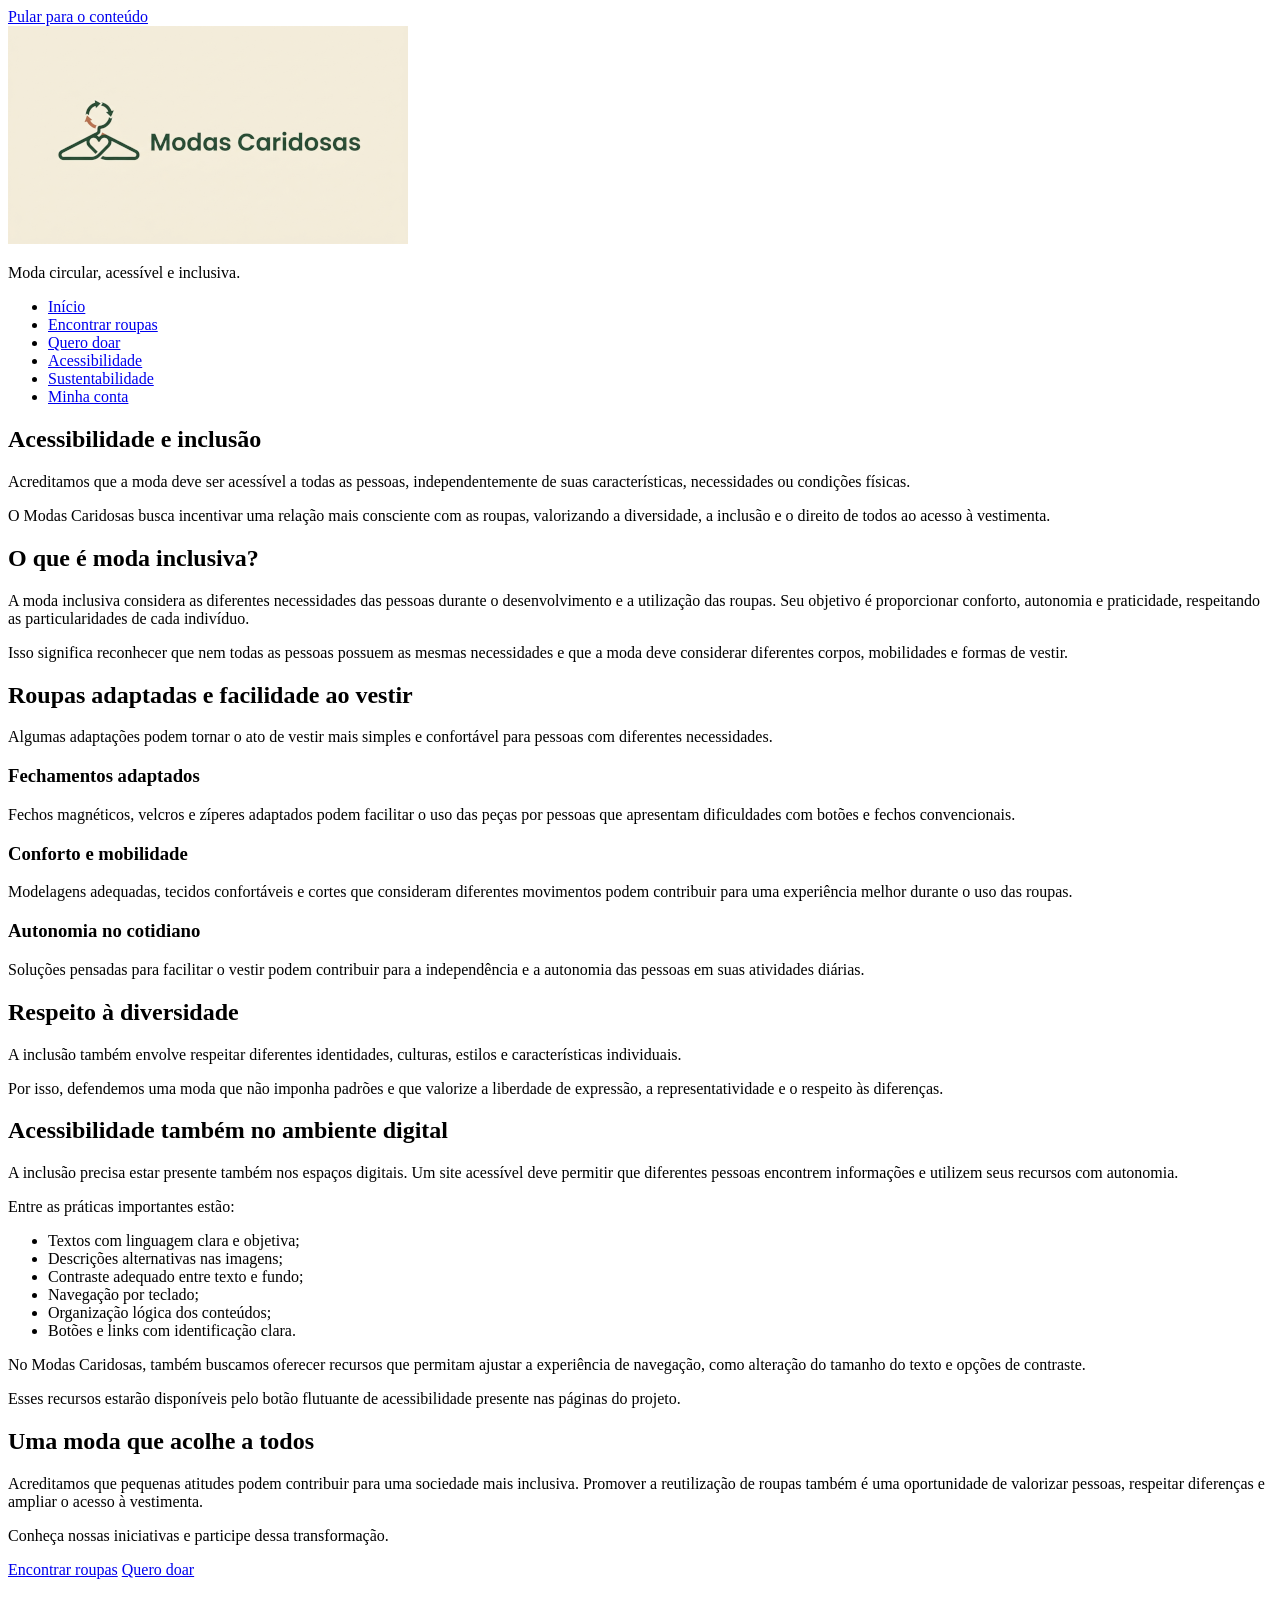
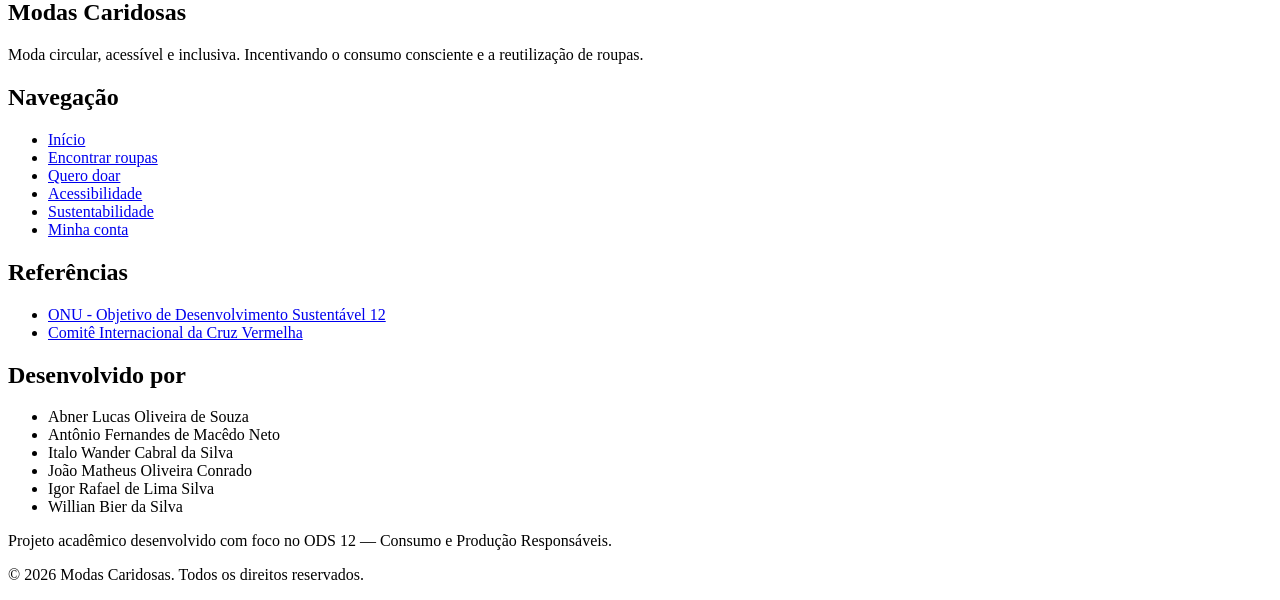
==== pages/acessibilidade.html @ 8b719407 "att acessibilidade temporario" ====
<!DOCTYPE html>
<html lang="pt-BR">

<head>
    <meta charset="UTF-8">
    <meta name="viewport" content="width=device-width, initial-scale=1.0">

    <title>Acessibilidade e Inclusão | Modas Caridosas</title>

    <link rel="shortcut icon" href="../imagens/modas_caridosas5.ico" type="image/x-icon">

    <link rel="stylesheet" href="../css/geral.css">
    <link rel="stylesheet" href="../css/lyt.css">
    <link rel="stylesheet" href="../css/pages.css">
</head>

<body>

    <a href="#conteudo" class="pular-link">Pular para o conteúdo</a>

    <!-- CABEÇALHO -->
    <header>

        <div class="cabecalho">
            <a href="../index.html">
                <img src="../imagens/modas_caridosas_logo.png"
                     alt="Logo Modas Caridosas">
            </a>

            <p>Moda circular, acessível e inclusiva.</p>
        </div>

        <nav aria-label="Navegação principal">
            <ul>
                <li><a href="../index.html">Início</a></li>
                <li><a href="encontrar-roupas.html">Encontrar roupas</a></li>
                <li><a href="quero-doar.html">Quero doar</a></li>
                <li><a href="acessibilidade.html" aria-current="page">Acessibilidade</a></li>
                <li><a href="sustentabilidade.html">Sustentabilidade</a></li>
                <li><a href="minha-conta.html">Minha conta</a></li>
            </ul>
        </nav>

    </header>

    <!-- CONTEÚDO PRINCIPAL -->
    <main id="conteudo">

        <!-- APRESENTAÇÃO -->
        <section>

            <h1>Acessibilidade e inclusão</h1>

            <p>
                Acreditamos que a moda deve ser acessível a todas as pessoas,
                independentemente de suas características, necessidades ou
                condições físicas.
            </p>

            <p>
                O Modas Caridosas busca incentivar uma relação mais consciente
                com as roupas, valorizando a diversidade, a inclusão e o
                direito de todos ao acesso à vestimenta.
            </p>

        </section>

        <!-- MODA INCLUSIVA -->
        <section>

            <h2>O que é moda inclusiva?</h2>

            <p>
                A moda inclusiva considera as diferentes necessidades das
                pessoas durante o desenvolvimento e a utilização das roupas.
                Seu objetivo é proporcionar conforto, autonomia e praticidade,
                respeitando as particularidades de cada indivíduo.
            </p>

            <p>
                Isso significa reconhecer que nem todas as pessoas possuem
                as mesmas necessidades e que a moda deve considerar diferentes
                corpos, mobilidades e formas de vestir.
            </p>

        </section>

        <!-- ROUPAS ADAPTADAS -->
        <section>

            <h2>Roupas adaptadas e facilidade ao vestir</h2>

            <p>
                Algumas adaptações podem tornar o ato de vestir mais simples
                e confortável para pessoas com diferentes necessidades.
            </p>

            <article>

                <h3>Fechamentos adaptados</h3>

                <p>
                    Fechos magnéticos, velcros e zíperes adaptados podem
                    facilitar o uso das peças por pessoas que apresentam
                    dificuldades com botões e fechos convencionais.
                </p>

            </article>

            <article>

                <h3>Conforto e mobilidade</h3>

                <p>
                    Modelagens adequadas, tecidos confortáveis e cortes que
                    consideram diferentes movimentos podem contribuir para
                    uma experiência melhor durante o uso das roupas.
                </p>

            </article>

            <article>

                <h3>Autonomia no cotidiano</h3>

                <p>
                    Soluções pensadas para facilitar o vestir podem contribuir
                    para a independência e a autonomia das pessoas em suas
                    atividades diárias.
                </p>

            </article>

        </section>

        <!-- DIVERSIDADE -->
        <section>

            <h2>Respeito à diversidade</h2>

            <p>
                A inclusão também envolve respeitar diferentes identidades,
                culturas, estilos e características individuais.
            </p>

            <p>
                Por isso, defendemos uma moda que não imponha padrões e que
                valorize a liberdade de expressão, a representatividade e
                o respeito às diferenças.
            </p>

        </section>

        <!-- ACESSIBILIDADE DIGITAL -->
        <section>

            <h2>Acessibilidade também no ambiente digital</h2>

            <p>
                A inclusão precisa estar presente também nos espaços digitais.
                Um site acessível deve permitir que diferentes pessoas
                encontrem informações e utilizem seus recursos com autonomia.
            </p>

            <p>
                Entre as práticas importantes estão:
            </p>

            <ul>
                <li>Textos com linguagem clara e objetiva;</li>
                <li>Descrições alternativas nas imagens;</li>
                <li>Contraste adequado entre texto e fundo;</li>
                <li>Navegação por teclado;</li>
                <li>Organização lógica dos conteúdos;</li>
                <li>Botões e links com identificação clara.</li>
            </ul>

            <p>
                No Modas Caridosas, também buscamos oferecer recursos que
                permitam ajustar a experiência de navegação, como alteração
                do tamanho do texto e opções de contraste.
            </p>

            <p>
                Esses recursos estarão disponíveis pelo botão flutuante
                de acessibilidade presente nas páginas do projeto.
            </p>

        </section>

        <!-- ENCERRAMENTO -->
        <section>

            <h2>Uma moda que acolhe a todos</h2>

            <p>
                Acreditamos que pequenas atitudes podem contribuir para
                uma sociedade mais inclusiva. Promover a reutilização
                de roupas também é uma oportunidade de valorizar pessoas,
                respeitar diferenças e ampliar o acesso à vestimenta.
            </p>

            <p>
                Conheça nossas iniciativas e participe dessa transformação.
            </p>

            <a href="encontrar-roupas.html">Encontrar roupas</a>

            <a href="quero-doar.html">Quero doar</a>

        </section>

    </main>

    <!-- RODAPÉ -->
    <footer>

        <section>
            <h2>Modas Caridosas</h2>

            <p>
                Moda circular, acessível e inclusiva.
                Incentivando o consumo consciente e a reutilização de roupas.
            </p>
        </section>

        <section>
            <h2>Navegação</h2>

            <ul>
                <li><a href="../index.html">Início</a></li>
                <li><a href="encontrar-roupas.html">Encontrar roupas</a></li>
                <li><a href="quero-doar.html">Quero doar</a></li>
                <li><a href="acessibilidade.html">Acessibilidade</a></li>
                <li><a href="sustentabilidade.html">Sustentabilidade</a></li>
                <li><a href="minha-conta.html">Minha conta</a></li>
            </ul>
        </section>

        <section>
            <h2>Referências</h2>

            <ul>
                <li>
                    <a href="https://brasil.un.org/pt-br/sdgs/12"
                       target="_blank" rel="noopener noreferrer">
                        ONU - Objetivo de Desenvolvimento Sustentável 12
                    </a>
                </li>

                <li>
                    <a href="https://www.icrc.org/pt"
                       target="_blank" rel="noopener noreferrer">
                        Comitê Internacional da Cruz Vermelha
                    </a>
                </li>
            </ul>
        </section>

        <section>
            <h2>Desenvolvido por</h2>

            <ul>
                <li>Abner Lucas Oliveira de Souza</li>
                <li>Antônio Fernandes de Macêdo Neto</li>
                <li>Italo Wander Cabral da Silva</li>
                <li>João Matheus Oliveira Conrado</li>
                <li>Igor Rafael de Lima Silva</li>
                <li>Willian Bier da Silva</li>
            </ul>
        </section>

        <p>
            Projeto acadêmico desenvolvido com foco no ODS 12 —
            Consumo e Produção Responsáveis.
        </p>

        <p>&copy; 2026 Modas Caridosas. Todos os direitos reservados.</p>

    </footer>

</body>
</html>
---- css/geral.css ----
/* Estilos compartilhados: fontes, cores, fundo, 
elementos básicos e padrões visuais. */
---- css/lyt.css ----
/* Cabeçalho, navegação, rodapé, organização geral e 
responsividade compartilhada. */
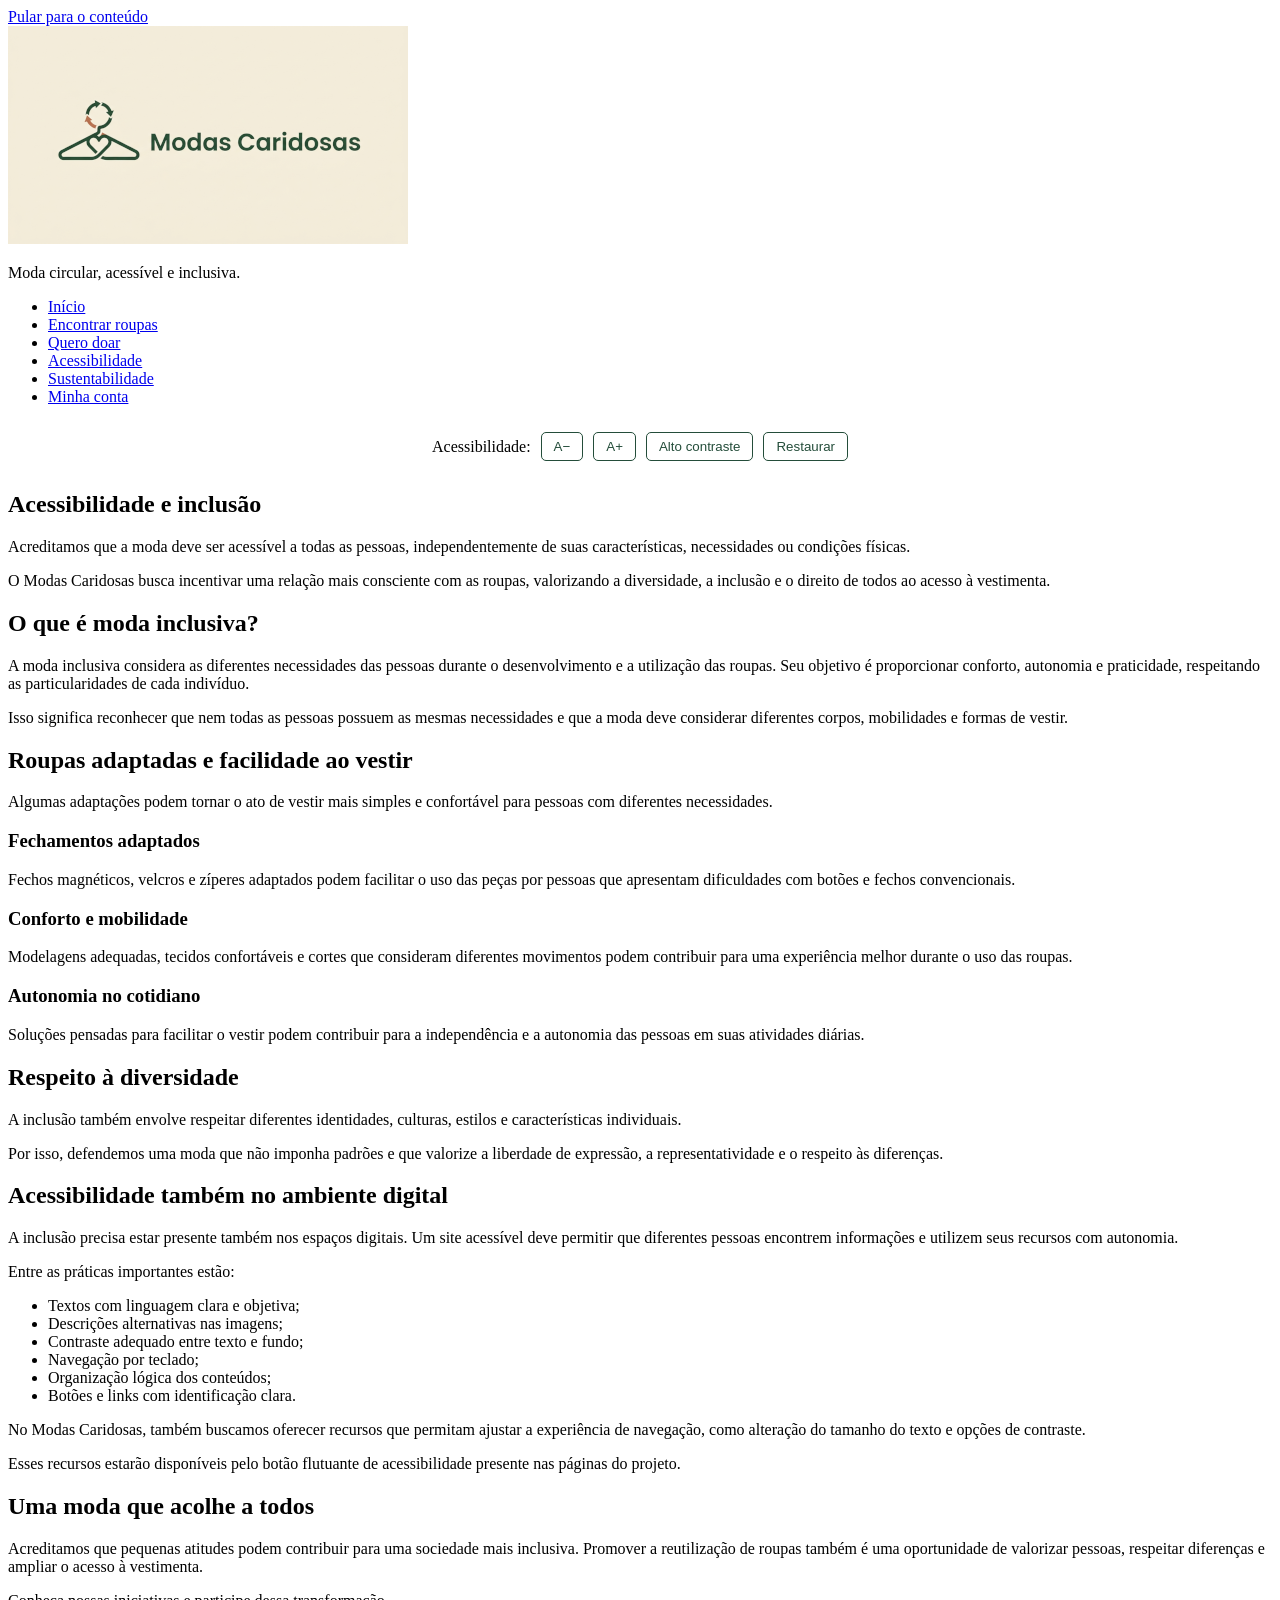
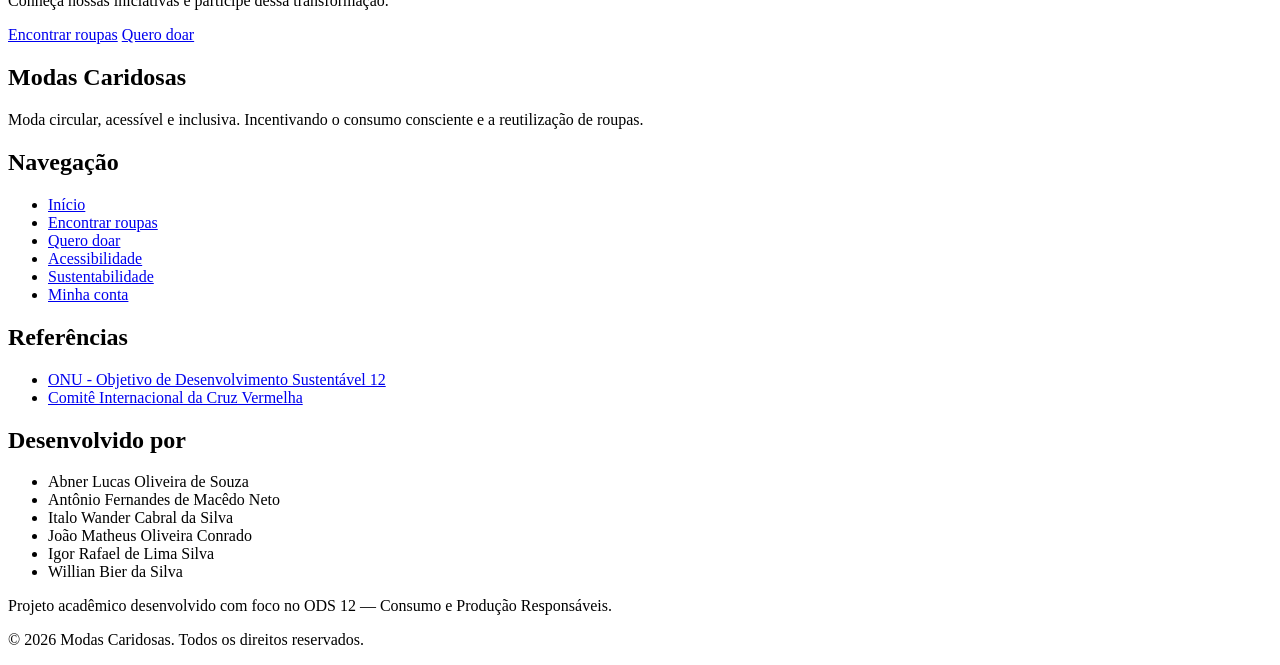
==== commit b6ddb04f: "Acessibilidade funcional em todas as pages" ====
--- a/pages/acessibilidade.html
+++ b/pages/acessibilidade.html
@@ -13,6 +13,8 @@
     <link rel="stylesheet" href="../css/geral.css">
     <link rel="stylesheet" href="../css/lyt.css">
     <link rel="stylesheet" href="../css/pages.css">
+    <link rel="stylesheet" href="../css/acessibilidade.css">
+    <script src="../js/acessibilidade.js" defer></script>
 </head>
 
 <body>
@@ -42,6 +44,34 @@
             </ul>
         </nav>
 
+
+
+<!-- BARRA DE ACESSIBILIDADE -->
+<div class="barra-acessibilidade" aria-label="Recursos de acessibilidade">
+
+    <span>Acessibilidade:</span>
+
+    <button type="button" id="diminuir-fonte"
+            aria-label="Diminuir tamanho do texto">
+        A−
+    </button>
+
+    <button type="button" id="aumentar-fonte"
+            aria-label="Aumentar tamanho do texto">
+        A+
+    </button>
+
+    <button type="button" id="alto-contraste"
+            aria-pressed="false">
+        Alto contraste
+    </button>
+
+    <button type="button" id="restaurar-acessibilidade">
+        Restaurar
+    </button>
+
+</div>
+
     </header>
 
     <!-- CONTEÚDO PRINCIPAL -->
--- a/css/acessibilidade.css
+++ b/css/acessibilidade.css
@@ -0,0 +1,67 @@
+/* abner
+
+
+/* Barra de acessibilidade */
+.barra-acessibilidade {
+    display: flex;
+    align-items: center;
+    justify-content: center;
+    flex-wrap: wrap;
+    gap: 10px;
+    padding: 10px;
+}
+
+/* Botões */
+.barra-acessibilidade button {
+    padding: 6px 12px;
+    border: 1px solid #244D3A;
+    border-radius: 5px;
+    background-color: transparent;
+    color: #244D3A;
+    cursor: pointer;
+}
+
+/* Efeito ao passar o mouse */
+.barra-acessibilidade button:hover {
+    background-color: #244D3A;
+    color: #FFFFFF;
+}
+
+/* Foco para navegação por teclado */
+.barra-acessibilidade button:focus-visible {
+    outline: 3px solid #B96F52;
+    outline-offset: 3px;
+}
+
+/* Modo de alto contraste */
+body.alto-contraste {
+    background-color: #000000;
+    color: #FFFFFF;
+}
+
+body.alto-contraste header,
+body.alto-contraste main,
+body.alto-contraste footer,
+body.alto-contraste section,
+body.alto-contraste article {
+    background-color: #000000;
+    color: #FFFFFF;
+}
+
+body.alto-contraste p,
+body.alto-contraste h1,
+body.alto-contraste h2,
+body.alto-contraste h3,
+body.alto-contraste li {
+    color: #FFFFFF;
+}
+
+body.alto-contraste a {
+    color: #FFFF00;
+}
+
+body.alto-contraste button {
+    background-color: #000000;
+    color: #FFFF00;
+    border: 2px solid #FFFFFF;
+}
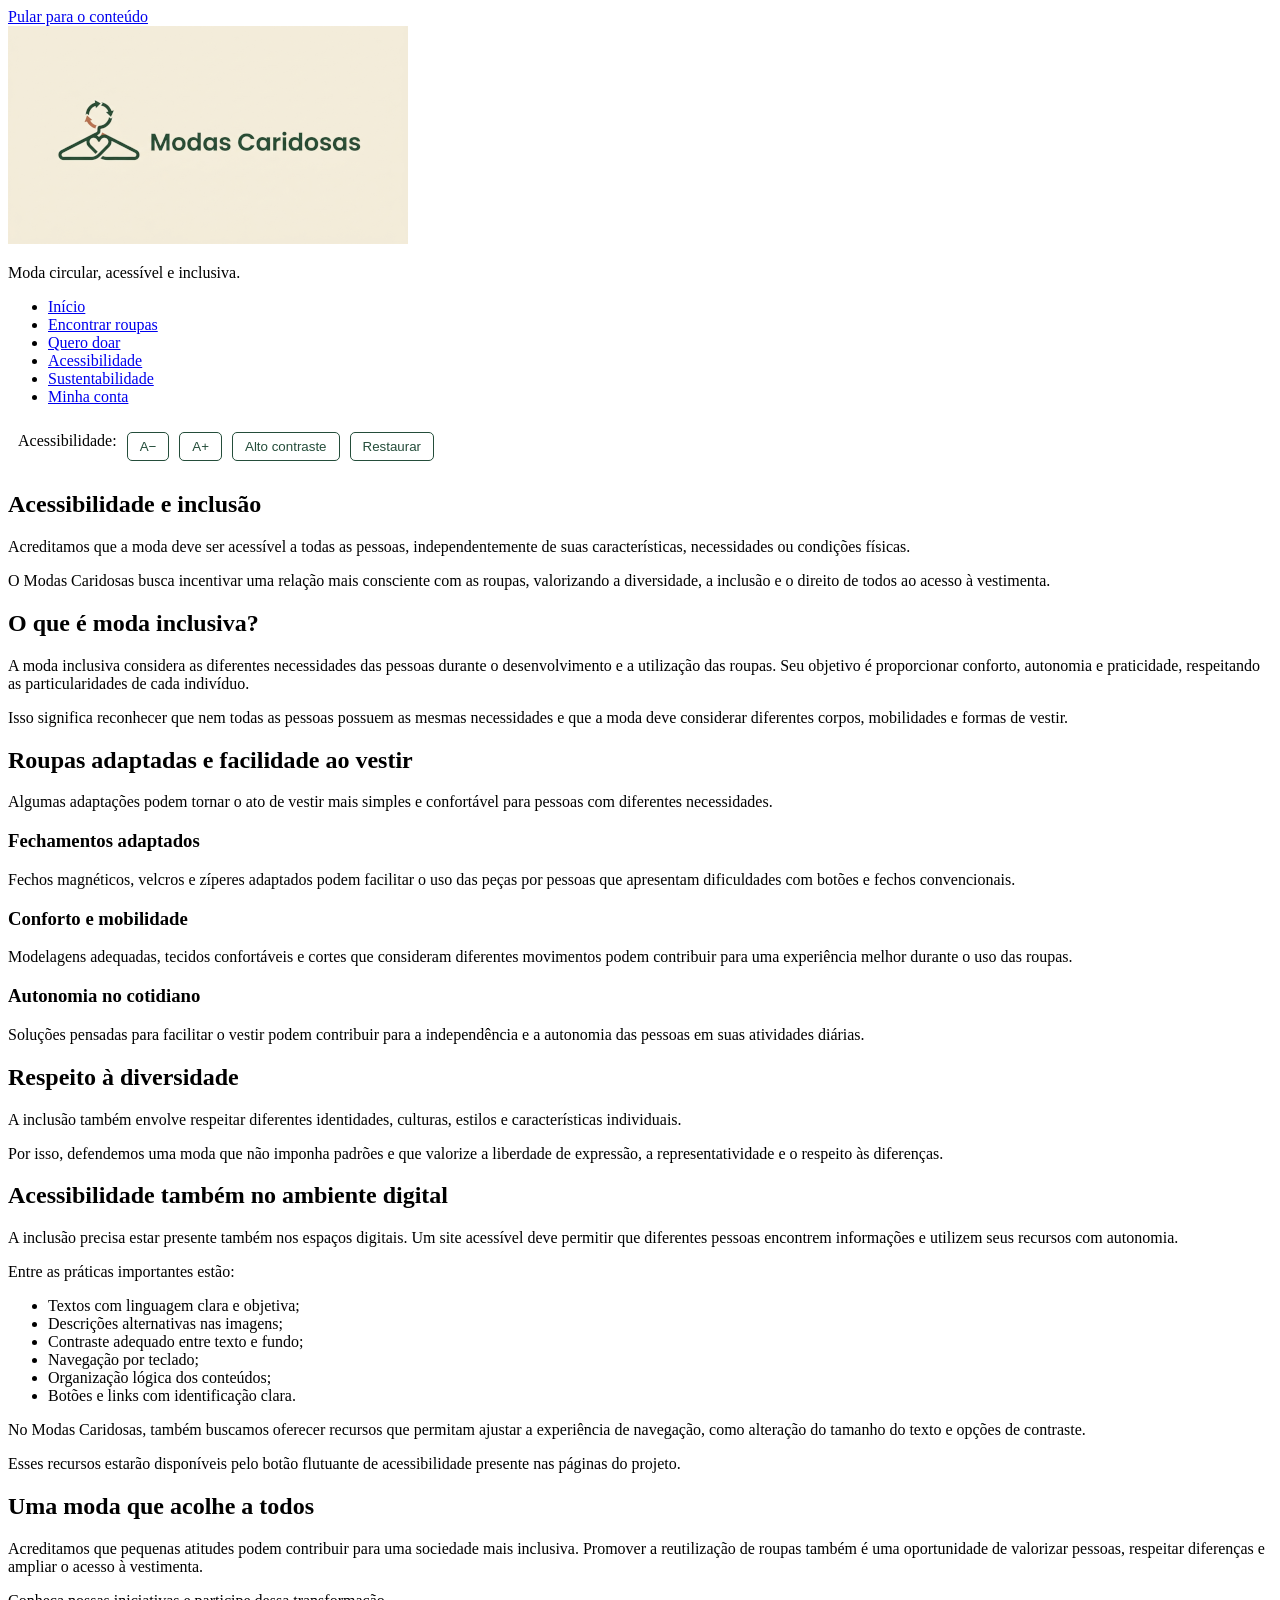
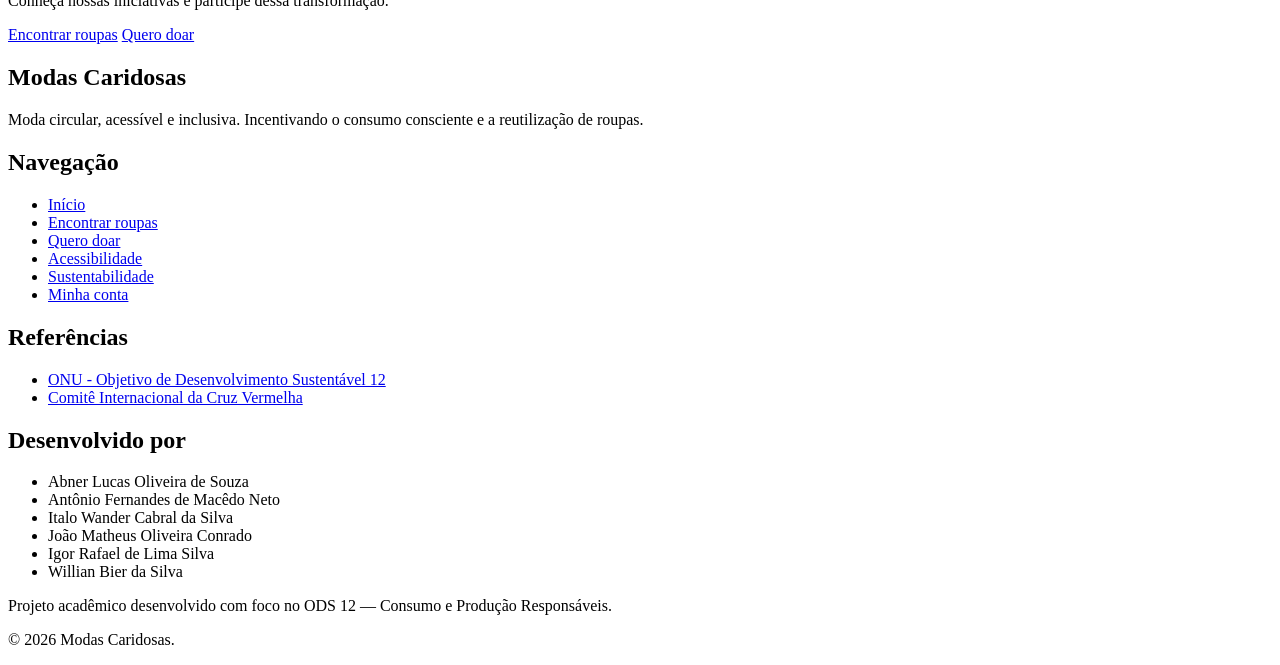
==== commit 5d007867: "QueroDoarAtt and att AcessCSS" ====
--- a/pages/acessibilidade.html
+++ b/pages/acessibilidade.html
@@ -306,7 +306,7 @@
             Consumo e Produção Responsáveis.
         </p>
 
-        <p>&copy; 2026 Modas Caridosas. Todos os direitos reservados.</p>
+        <p>&copy; 2026 Modas Caridosas.</p>
 
     </footer>
 
--- a/css/acessibilidade.css
+++ b/css/acessibilidade.css
@@ -4,8 +4,8 @@
 /* Barra de acessibilidade */
 .barra-acessibilidade {
     display: flex;
-    align-items: center;
-    justify-content: center;
+    align-items: left;
+    justify-content: left;
     flex-wrap: wrap;
     gap: 10px;
     padding: 10px;
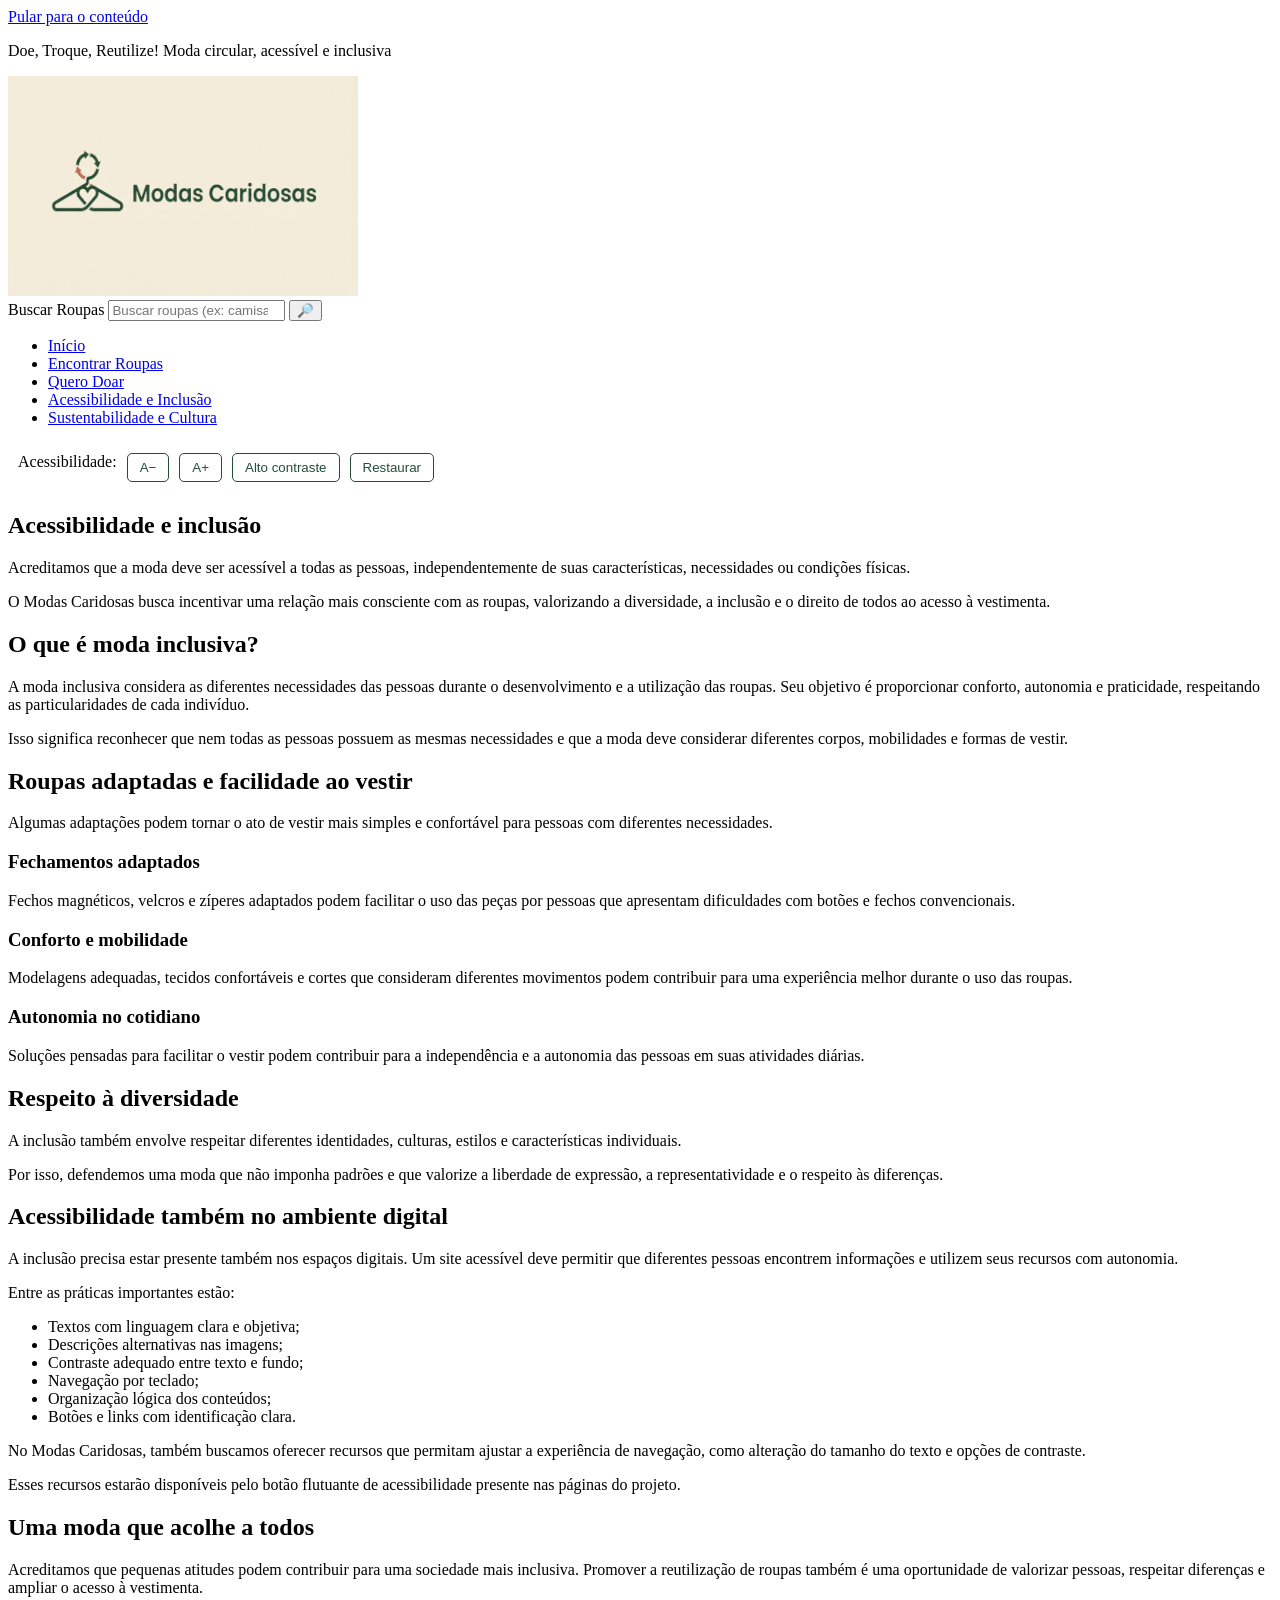
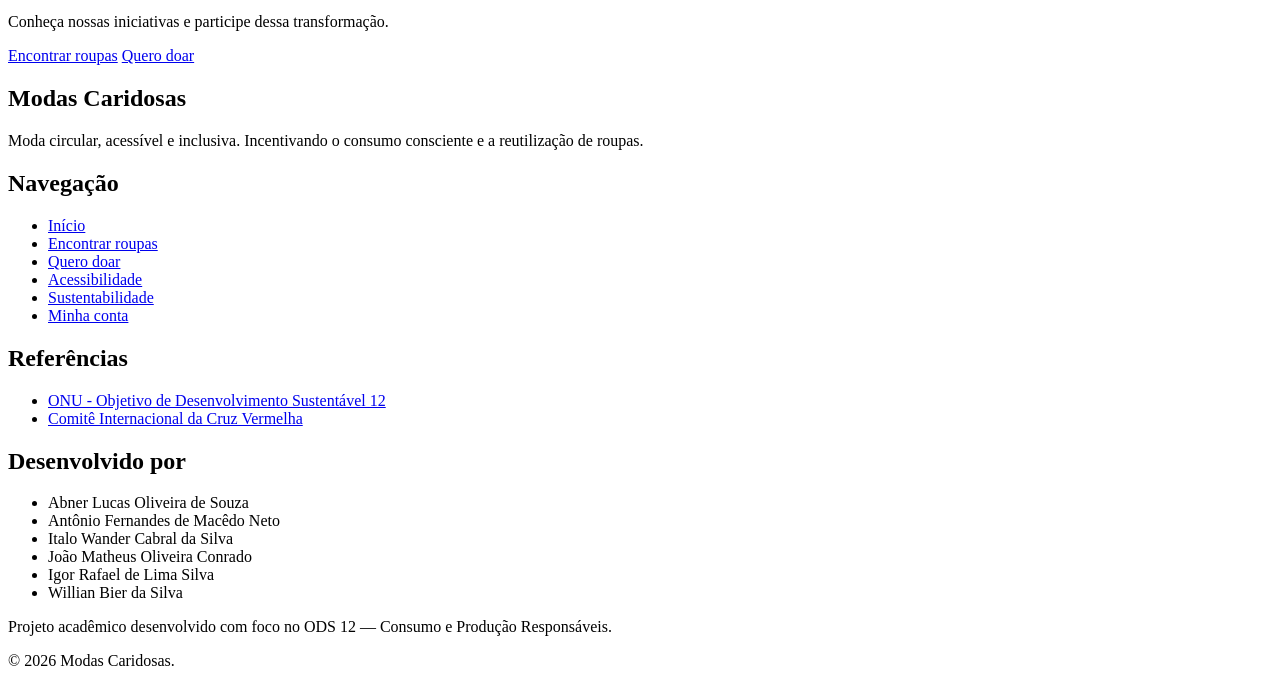
==== commit 968a611f: "Só padronizando e corrigindo umas coisas nas páginas." ====
--- a/pages/acessibilidade.html
+++ b/pages/acessibilidade.html
@@ -18,59 +18,58 @@
 </head>
 
 <body>
-
-    <a href="#conteudo" class="pular-link">Pular para o conteúdo</a>
-
     <!-- CABEÇALHO -->
     <header>
-
-        <div class="cabecalho">
-            <a href="../index.html">
-                <img src="../imagens/modas_caridosas_logo.png"
-                     alt="Logo Modas Caridosas">
-            </a>
-
-            <p>Moda circular, acessível e inclusiva.</p>
+        <a href="#conteudo" class="pular-link">Pular para o conteúdo</a>
+
+        <p>Doe, Troque, Reutilize! Moda circular, acessível e inclusiva</p>
+
+        <div>
+            <a href="index.html"><img src="../imagens/modas_caridosas_logo.png" alt="Modas Caridosas" width="350" height="220"></a>
+
+            <form action="pages/encontrar-roupas.html" role="search" method="get">
+                <label for="pesquisar" class="so-leitor">Buscar Roupas</label>
+                <input type="search" id="pesquisar" placeholder="Buscar roupas (ex: camisa, adulto)" name="q" autocomplete="off">
+                <button type="submit" aria-label="Buscar">&#x1F50E;</button>
+            </form>
+
+            <nav aria-label="Principal">
+                <ul>
+                    <li><a href="index.html">Início</a></li>
+                    <li><a href="pages/encontrar-roupas.html">Encontrar Roupas</a></li>
+                    <li><a href="pages/quero-doar.html">Quero Doar</a></li>
+                    <li><a href="pages/acessibilidade.html" aria-current="page">Acessibilidade e Inclusão</a></li>
+                    <li><a href="pages/sustentabilidade.html">Sustentabilidade e Cultura</a></li>
+                </ul>
+            </nav>
         </div>
 
-        <nav aria-label="Navegação principal">
-            <ul>
-                <li><a href="../index.html">Início</a></li>
-                <li><a href="encontrar-roupas.html">Encontrar roupas</a></li>
-                <li><a href="quero-doar.html">Quero doar</a></li>
-                <li><a href="acessibilidade.html" aria-current="page">Acessibilidade</a></li>
-                <li><a href="sustentabilidade.html">Sustentabilidade</a></li>
-                <li><a href="minha-conta.html">Minha conta</a></li>
-            </ul>
-        </nav>
-
-
-
-<!-- BARRA DE ACESSIBILIDADE -->
-<div class="barra-acessibilidade" aria-label="Recursos de acessibilidade">
-
-    <span>Acessibilidade:</span>
-
-    <button type="button" id="diminuir-fonte"
+        <!-- BARRA DE ACESSIBILIDADE -->
+
+        <div class="barra-acessibilidade" aria-label="Recursos de acessibilidade">
+
+        <span>Acessibilidade:</span>
+
+        <button type="button" id="diminuir-fonte"
             aria-label="Diminuir tamanho do texto">
-        A−
-    </button>
-
-    <button type="button" id="aumentar-fonte"
+            A−
+        </button>
+
+        <button type="button" id="aumentar-fonte"
             aria-label="Aumentar tamanho do texto">
-        A+
-    </button>
-
-    <button type="button" id="alto-contraste"
+            A+
+        </button>
+
+        <button type="button" id="alto-contraste"
             aria-pressed="false">
-        Alto contraste
-    </button>
-
-    <button type="button" id="restaurar-acessibilidade">
-        Restaurar
-    </button>
-
-</div>
+            Alto contraste
+        </button>
+
+        <button type="button" id="restaurar-acessibilidade">
+            Restaurar
+        </button>
+
+        </div>
 
     </header>
 
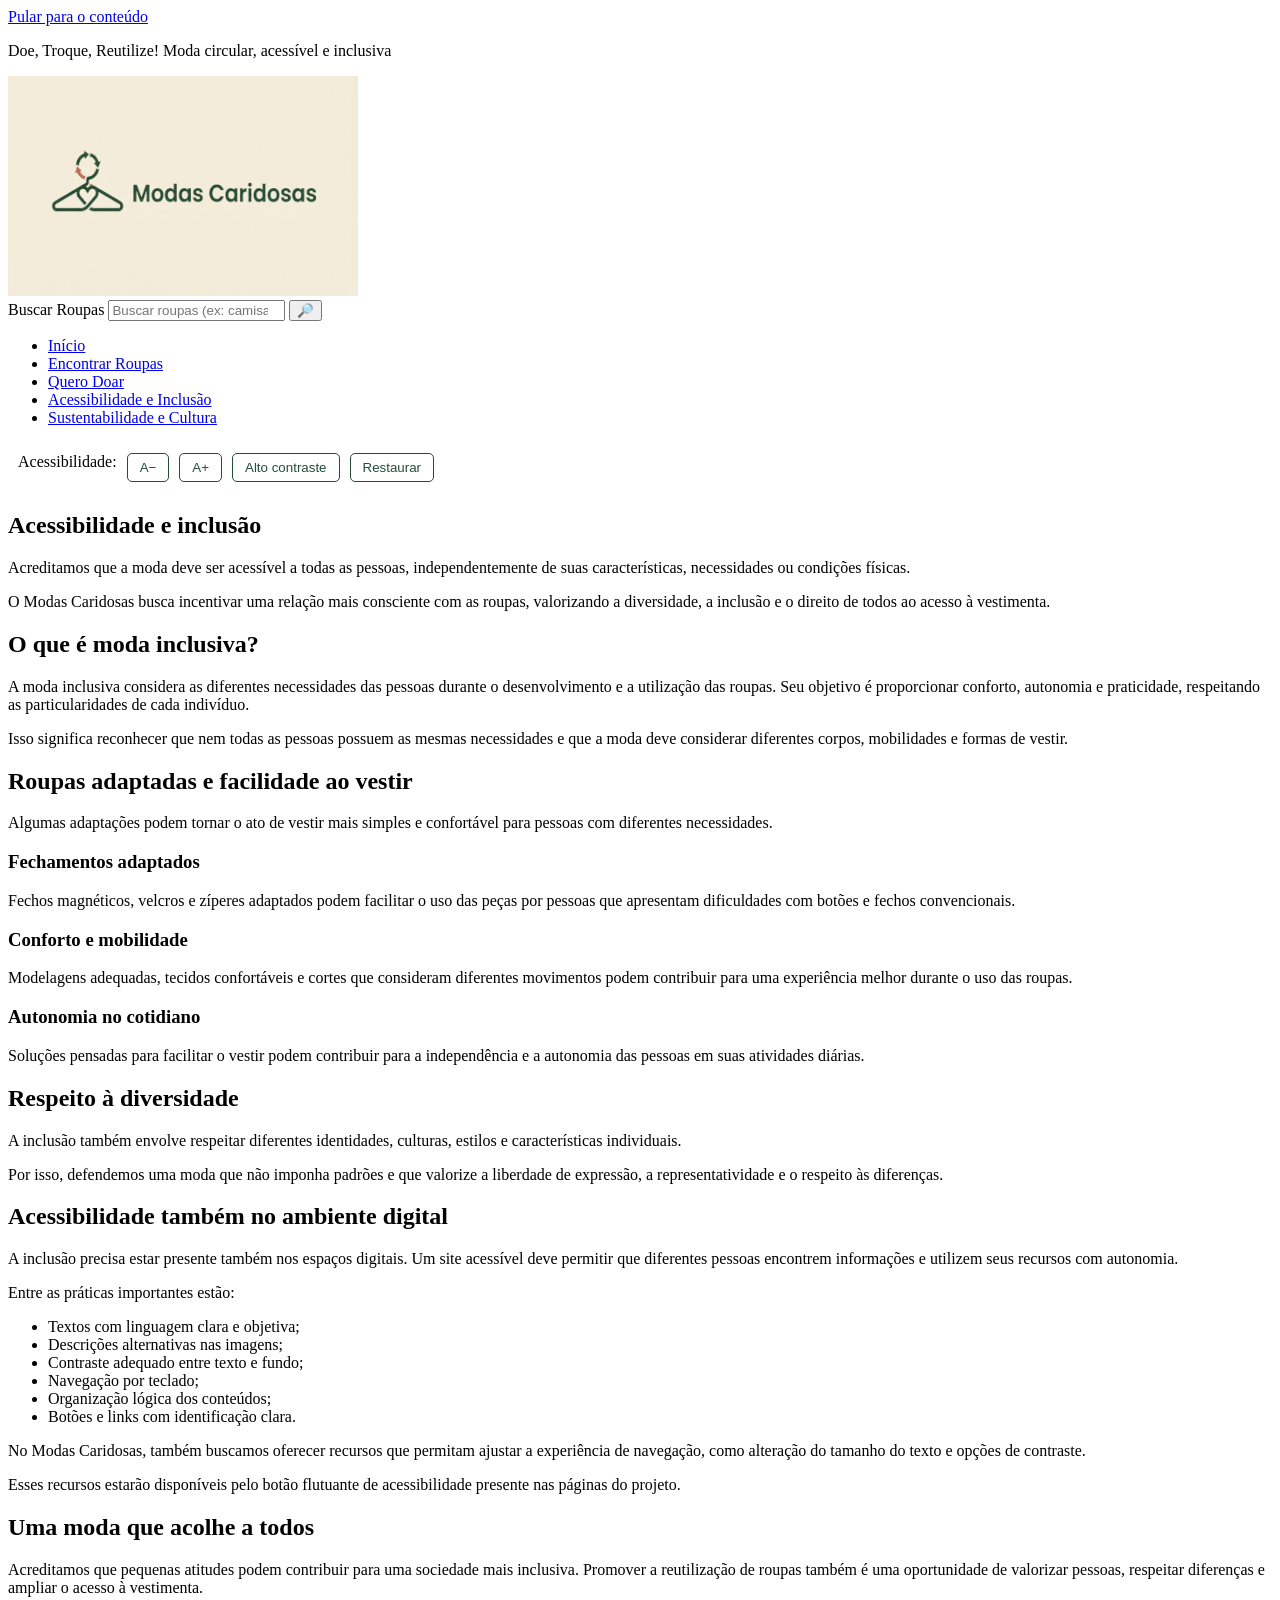
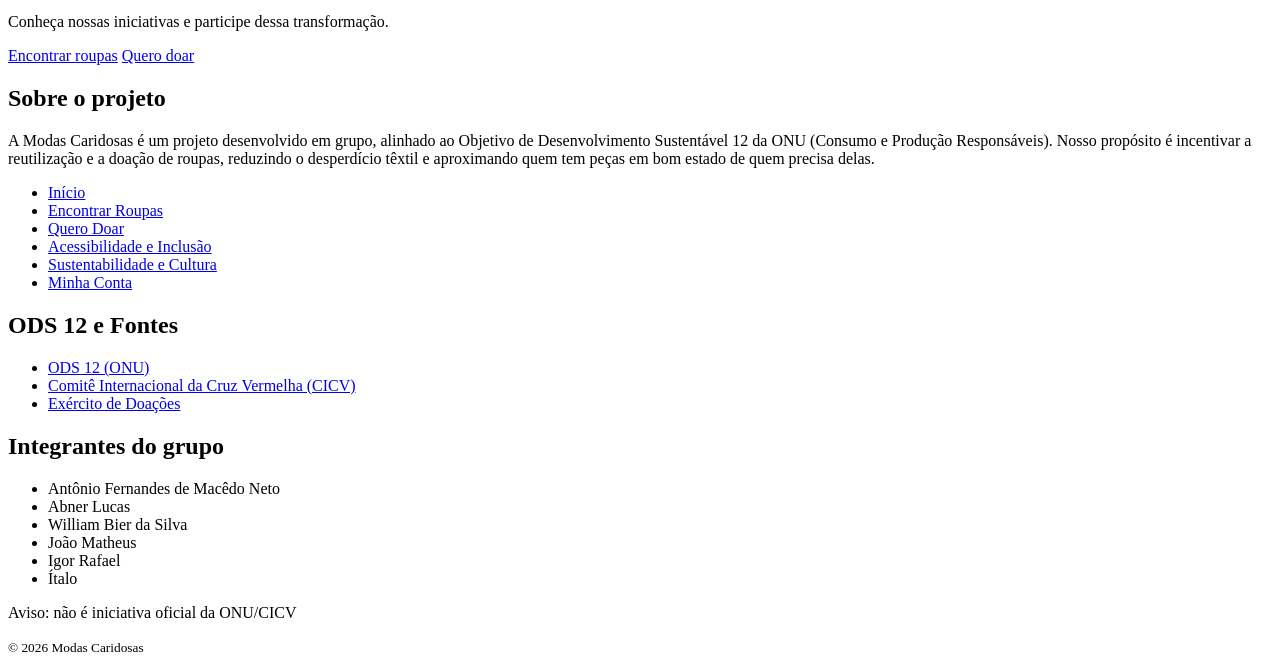
==== commit bf05e109: "Atualiza imagens e conteúdo do site Organiza os arquivos de imagens, substitui placeholders por foto" ====
--- a/pages/acessibilidade.html
+++ b/pages/acessibilidade.html
@@ -25,7 +25,7 @@
         <p>Doe, Troque, Reutilize! Moda circular, acessível e inclusiva</p>
 
         <div>
-            <a href="index.html"><img src="../imagens/modas_caridosas_logo.png" alt="Modas Caridosas" width="350" height="220"></a>
+            <a href="index.html"><img src="../imagens/logo/modas_caridosas_logo.png" alt="Modas Caridosas" width="350" height="220"></a>
 
             <form action="pages/encontrar-roupas.html" role="search" method="get">
                 <label for="pesquisar" class="so-leitor">Buscar Roupas</label>
@@ -244,69 +244,48 @@
 
     <!-- RODAPÉ -->
     <footer>
-
-        <section>
-            <h2>Modas Caridosas</h2>
-
-            <p>
-                Moda circular, acessível e inclusiva.
-                Incentivando o consumo consciente e a reutilização de roupas.
-            </p>
-        </section>
-
-        <section>
-            <h2>Navegação</h2>
-
+        <section>
+            <h2>Sobre o projeto</h2>
+            <p>A Modas Caridosas é um projeto desenvolvido em grupo, alinhado ao Objetivo de Desenvolvimento Sustentável 12 da ONU (Consumo e Produção Responsáveis). Nosso propósito é incentivar a reutilização e a doação de roupas, reduzindo o desperdício têxtil e aproximando quem tem peças em bom estado de quem precisa delas.</p>
+        </section>
+
+        <nav aria-label="Rodape">
             <ul>
-                <li><a href="../index.html">Início</a></li>
-                <li><a href="encontrar-roupas.html">Encontrar roupas</a></li>
-                <li><a href="quero-doar.html">Quero doar</a></li>
-                <li><a href="acessibilidade.html">Acessibilidade</a></li>
-                <li><a href="sustentabilidade.html">Sustentabilidade</a></li>
-                <li><a href="minha-conta.html">Minha conta</a></li>
+                <li><a href="index.html">Início</a></li>
+                <li><a href="pages/encontrar-roupas.html">Encontrar Roupas</a></li>
+                <li><a href="pages/quero-doar.html">Quero Doar</a></li>
+                <li><a href="pages/acessibilidade.html">Acessibilidade e Inclusão</a></li>
+                <li><a href="pages/sustentabilidade.html">Sustentabilidade e Cultura</a></li>
+                <li><a href="pages/minha-conta.html">Minha Conta</a></li>
             </ul>
-        </section>
-
-        <section>
-            <h2>Referências</h2>
-
+        </nav>
+
+        <section aria-labelledby="ods-12_fontes">
+            <h2>ODS 12 e Fontes</h2>
+                <ul>
+                    <li><a href="https://brasil.un.org/pt-br/sdgs/12">ODS 12 (ONU)</a></li>
+                    <li><a href="https://www.icrc.org/pt">Comitê Internacional da Cruz Vermelha (CICV)</a></li>
+                    <li><a href="https://www.exercitodoacoes.org.br/">Exército de Doações</a></li>
+                </ul>
+        </section>
+
+        <section aria-labelledby="integrantes">
+            <h2>Integrantes do grupo</h2>
             <ul>
-                <li>
-                    <a href="https://brasil.un.org/pt-br/sdgs/12"
-                       target="_blank" rel="noopener noreferrer">
-                        ONU - Objetivo de Desenvolvimento Sustentável 12
-                    </a>
-                </li>
-
-                <li>
-                    <a href="https://www.icrc.org/pt"
-                       target="_blank" rel="noopener noreferrer">
-                        Comitê Internacional da Cruz Vermelha
-                    </a>
-                </li>
+                <li>Antônio Fernandes de Macêdo Neto</li>
+                <li>Abner Lucas</li>
+                <li>William Bier da Silva</li>
+                <li>João Matheus</li>
+                <li>Igor Rafael</li>
+                <li>Ítalo</li>
             </ul>
         </section>
 
-        <section>
-            <h2>Desenvolvido por</h2>
-
-            <ul>
-                <li>Abner Lucas Oliveira de Souza</li>
-                <li>Antônio Fernandes de Macêdo Neto</li>
-                <li>Italo Wander Cabral da Silva</li>
-                <li>João Matheus Oliveira Conrado</li>
-                <li>Igor Rafael de Lima Silva</li>
-                <li>Willian Bier da Silva</li>
-            </ul>
-        </section>
-
-        <p>
-            Projeto acadêmico desenvolvido com foco no ODS 12 —
-            Consumo e Produção Responsáveis.
-        </p>
-
-        <p>&copy; 2026 Modas Caridosas.</p>
-
+        <p>Aviso: não é iniciativa oficial da ONU/CICV</p>
+
+        <small>
+            &copy; 2026 Modas Caridosas
+        </small>
     </footer>
 
 </body>
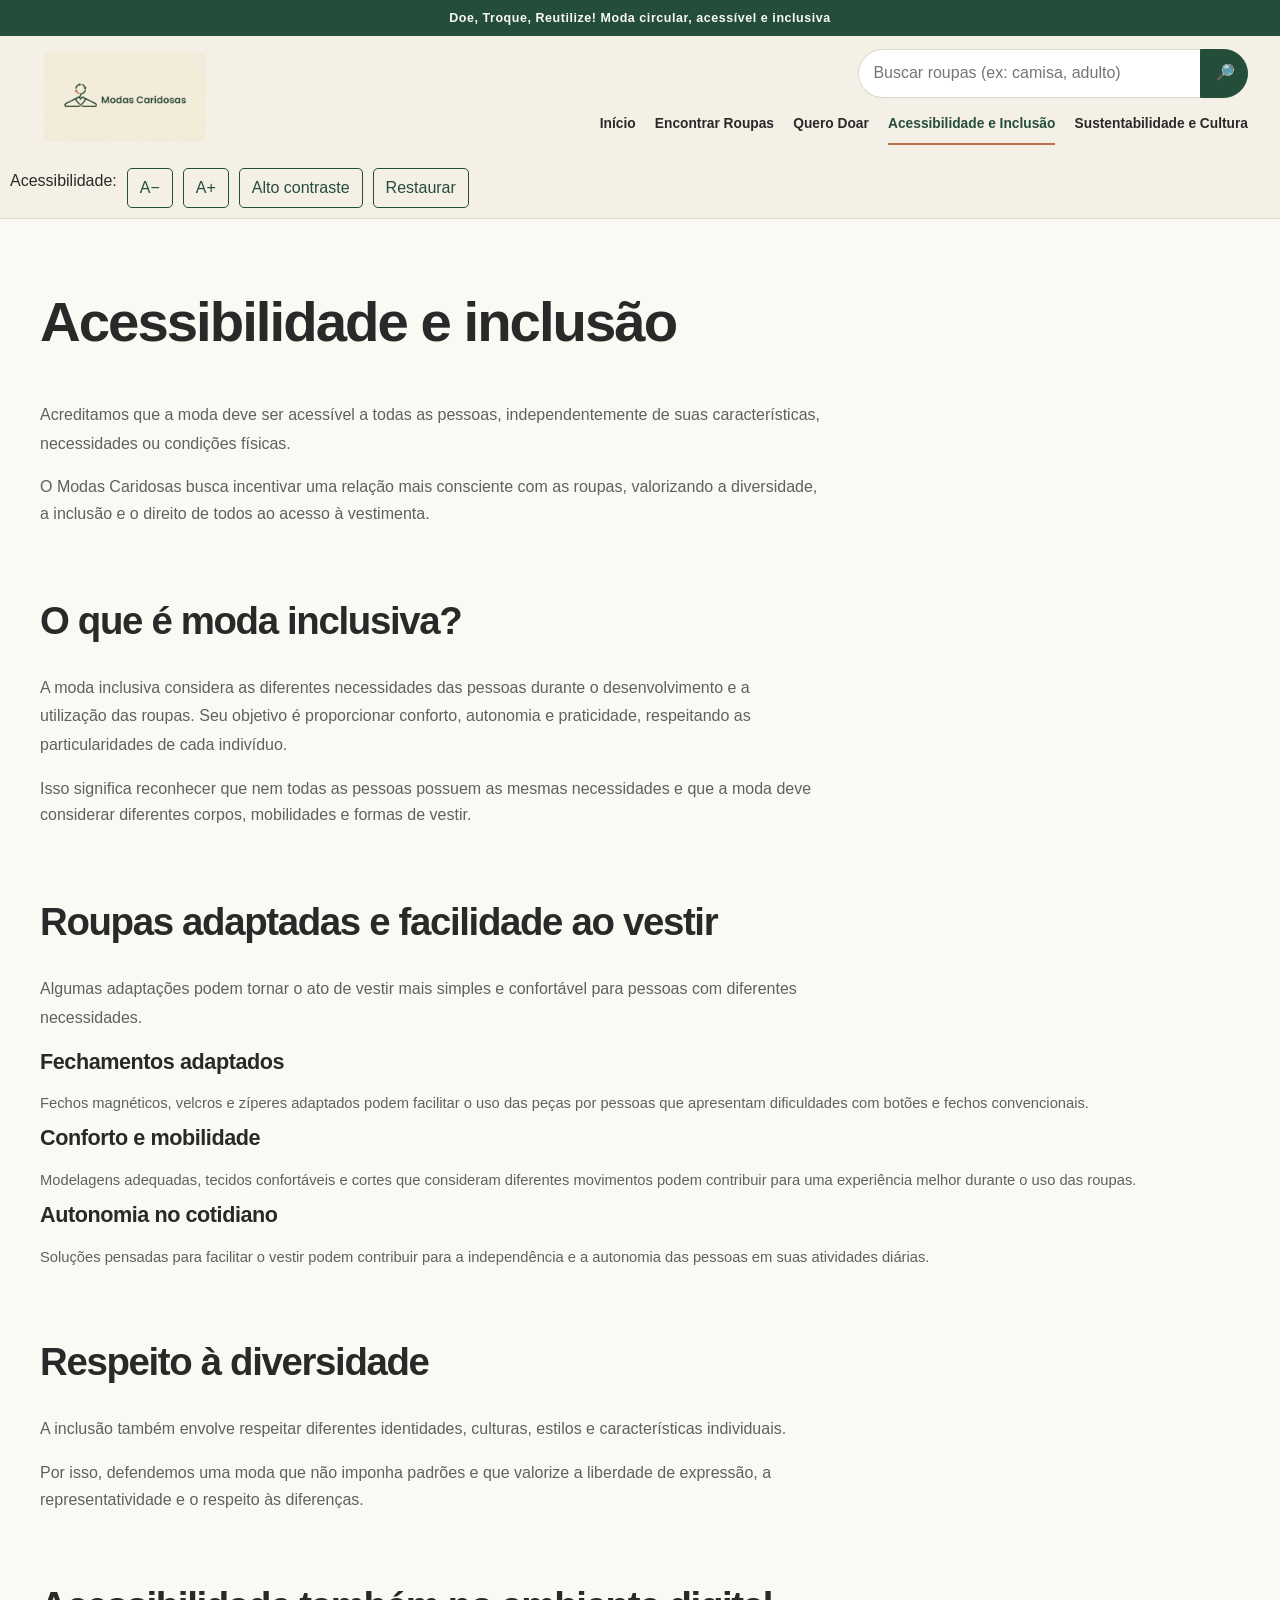
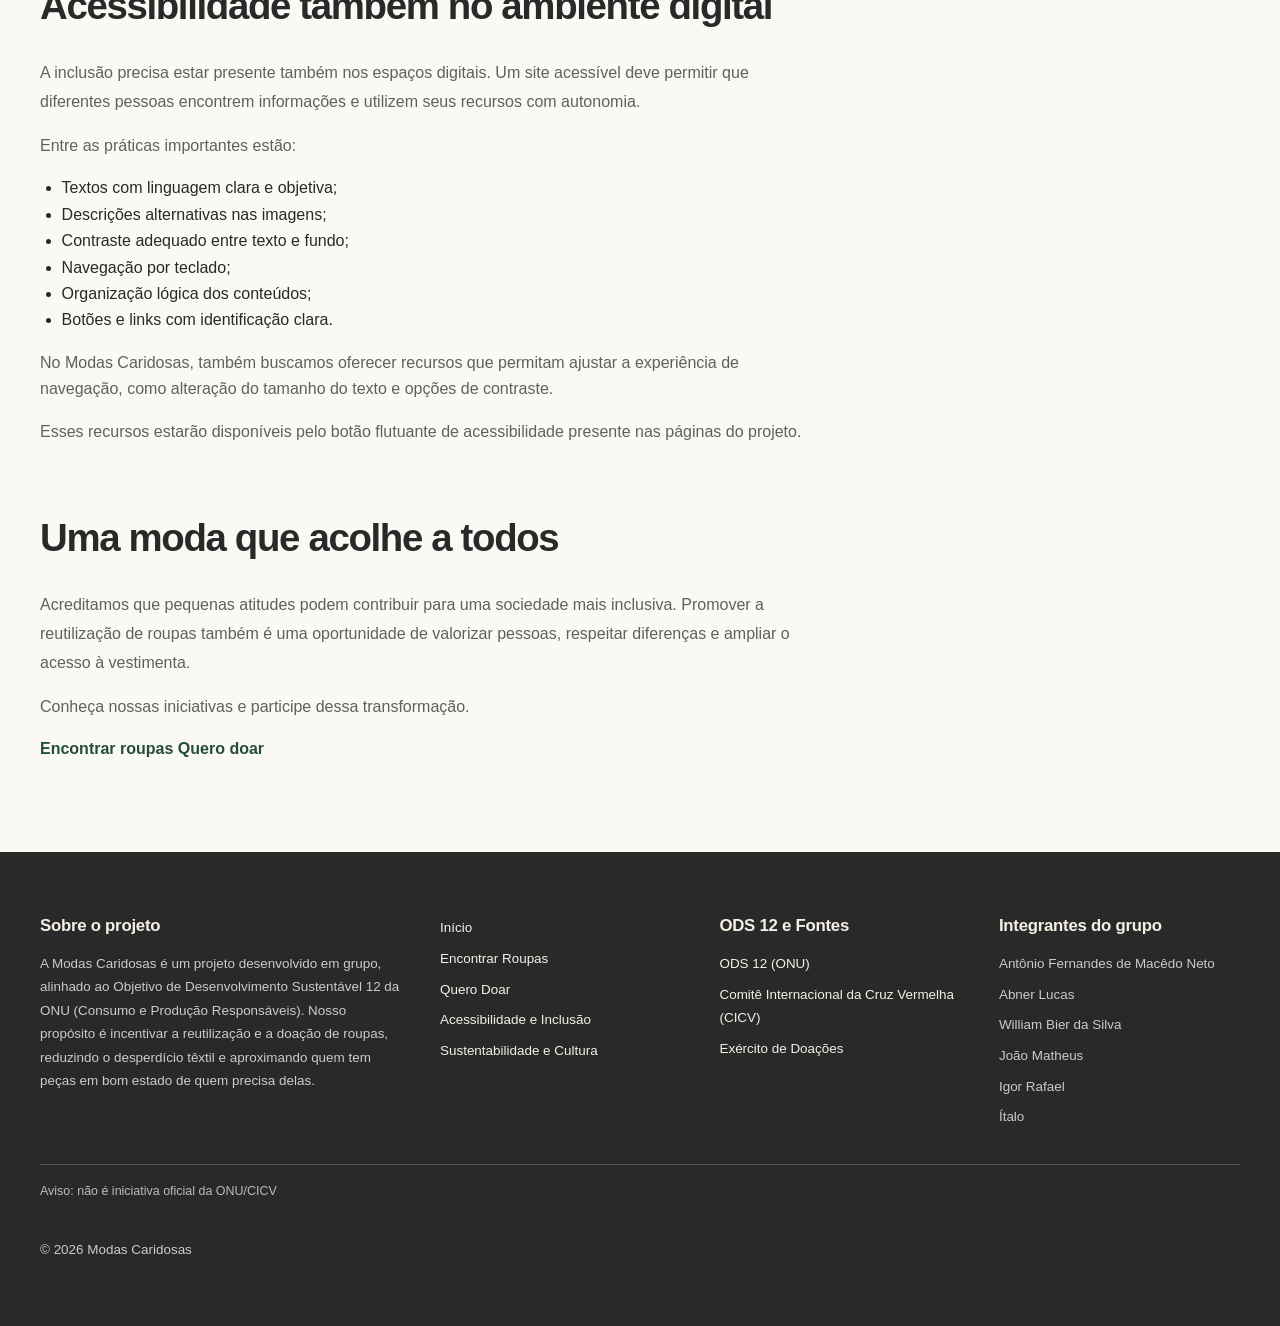
==== commit 1417a965: "Unificar estilos e ajustar navegação Consolida os estilos compartilhados em geral.css e lyt.css, rem" ====
--- a/pages/acessibilidade.html
+++ b/pages/acessibilidade.html
@@ -8,12 +8,11 @@
 
     <title>Acessibilidade e Inclusão | Modas Caridosas</title>
 
-    <link rel="shortcut icon" href="../imagens/modas_caridosas5.ico" type="image/x-icon">
+    <link rel="icon" href="../imagens/logo/modas_caridosas5.ico" type="image/x-icon">
 
     <link rel="stylesheet" href="../css/geral.css">
+    <link rel="stylesheet" href="../css/acessibilidade.css">
     <link rel="stylesheet" href="../css/lyt.css">
-    <link rel="stylesheet" href="../css/pages.css">
-    <link rel="stylesheet" href="../css/acessibilidade.css">
     <script src="../js/acessibilidade.js" defer></script>
 </head>
 
@@ -256,7 +255,6 @@
                 <li><a href="pages/quero-doar.html">Quero Doar</a></li>
                 <li><a href="pages/acessibilidade.html">Acessibilidade e Inclusão</a></li>
                 <li><a href="pages/sustentabilidade.html">Sustentabilidade e Cultura</a></li>
-                <li><a href="pages/minha-conta.html">Minha Conta</a></li>
             </ul>
         </nav>
 
--- a/css/geral.css
+++ b/css/geral.css
@@ -1,2 +1,416 @@
-/* Estilos compartilhados: fontes, cores, fundo, 
-elementos básicos e padrões visuais. */+:root {
+    /* Paleta institucional */
+    --mc-verde: #244D3A;
+    --mc-verde-escuro: #19392B;
+    --mc-verde-claro: #E7EEE8;
+    --mc-verde-suave: #F0F4F0;
+    --mc-creme: #F5F0E5;
+    --mc-creme-claro: #FBF9F4;
+    --mc-terracota: #B96F52;
+    --mc-terracota-escuro: #87472F;
+    --mc-grafite: #292929;
+    --mc-texto-secundario: #5D625E;
+    --mc-borda: #DDD9CE;
+    --mc-branco: #FFFFFF;
+    --mc-sombra: 0 12px 34px rgba(31, 48, 38, 0.09);
+    --mc-sombra-suave: 0 5px 18px rgba(31, 48, 38, 0.07);
+
+    /* Tipografia */
+    --mc-fonte-titulo: "Poppins", "Inter", sans-serif;
+    --mc-fonte-texto: "Inter", Arial, sans-serif;
+
+    /* Ritmo e dimensões */
+    --mc-container: 1200px;
+    --mc-container-largo: 1320px;
+    --mc-gutter: clamp(1rem, 4vw, 2rem);
+    --mc-raio-pequeno: 10px;
+    --mc-raio-medio: 18px;
+    --mc-raio-grande: 28px;
+    --mc-transicao: 180ms ease;
+}
+
+*,
+*::before,
+*::after {
+    box-sizing: border-box;
+}
+
+html {
+    scroll-behavior: smooth;
+    scroll-padding-top: 7rem;
+    -webkit-text-size-adjust: 100%;
+    text-size-adjust: 100%;
+}
+
+body {
+    margin: 0;
+    min-width: 320px;
+    background: var(--mc-creme-claro);
+    color: var(--mc-grafite);
+    font-family: var(--mc-fonte-texto);
+    font-size: 1rem;
+    line-height: 1.65;
+    -webkit-font-smoothing: antialiased;
+    text-rendering: optimizeLegibility;
+}
+
+img,
+picture,
+svg,
+video {
+    display: block;
+    max-width: 100%;
+}
+
+img {
+    height: auto;
+}
+
+button,
+input,
+select,
+textarea {
+    font: inherit;
+}
+
+button,
+input,
+select,
+textarea,
+a {
+    -webkit-tap-highlight-color: transparent;
+}
+
+button {
+    cursor: pointer;
+}
+
+button:disabled {
+    cursor: not-allowed;
+    opacity: 0.6;
+}
+
+p,
+ul,
+ol,
+figure,
+blockquote {
+    margin-top: 0;
+}
+
+p:last-child,
+ul:last-child,
+ol:last-child {
+    margin-bottom: 0;
+}
+
+h1,
+h2,
+h3,
+h4,
+h5,
+h6 {
+    margin: 0 0 0.8em;
+    color: var(--mc-grafite);
+    font-family: var(--mc-fonte-titulo);
+    font-weight: 650;
+    line-height: 1.18;
+    letter-spacing: -0.035em;
+}
+
+h1 {
+    font-size: clamp(2.15rem, 4.4vw, 3.8rem);
+}
+
+h2 {
+    font-size: clamp(1.65rem, 3vw, 2.45rem);
+}
+
+h3 {
+    font-size: clamp(1.12rem, 1.8vw, 1.35rem);
+    letter-spacing: -0.02em;
+}
+
+p {
+    color: var(--mc-texto-secundario);
+}
+
+a {
+    color: var(--mc-verde);
+    text-decoration-thickness: 1px;
+    text-underline-offset: 0.2em;
+    transition: color var(--mc-transicao), background-color var(--mc-transicao), border-color var(--mc-transicao), transform var(--mc-transicao), box-shadow var(--mc-transicao);
+}
+
+a:hover {
+    color: var(--mc-terracota-escuro);
+}
+
+:focus-visible {
+    outline: 3px solid var(--mc-terracota);
+    outline-offset: 3px;
+}
+
+::selection {
+    background: var(--mc-verde);
+    color: var(--mc-branco);
+}
+
+/* Utilitários já usados no HTML */
+.so-leitor {
+    position: absolute !important;
+    width: 1px !important;
+    height: 1px !important;
+    padding: 0 !important;
+    margin: -1px !important;
+    overflow: hidden !important;
+    clip: rect(0, 0, 0, 0) !important;
+    white-space: nowrap !important;
+    border: 0 !important;
+}
+
+.pular-link {
+    position: absolute;
+    z-index: 1000;
+    top: 0.6rem;
+    left: 0.6rem;
+    padding: 0.75rem 1rem;
+    transform: translateY(-160%);
+    border-radius: var(--mc-raio-pequeno);
+    background: var(--mc-grafite);
+    color: var(--mc-branco);
+    font-weight: 700;
+    text-decoration: none;
+}
+
+.pular-link:focus {
+    transform: translateY(0);
+}
+
+/* Cabeçalho compartilhado — as páginas usam a mesma estrutura sem classes */
+body > header {
+    position: relative;
+    z-index: 20;
+    background: var(--mc-creme);
+    border-bottom: 1px solid rgba(36, 77, 58, 0.12);
+}
+
+body > header > p {
+    margin: 0;
+    padding: 0.48rem var(--mc-gutter);
+    background: var(--mc-verde);
+    color: var(--mc-creme-claro);
+    font-size: 0.78rem;
+    font-weight: 600;
+    letter-spacing: 0.045em;
+    text-align: center;
+}
+
+/* O título isolado existe apenas no cabeçalho da página de doação. */
+body > header > h1 {
+    position: absolute;
+    width: 1px;
+    height: 1px;
+    overflow: hidden;
+    clip: rect(0, 0, 0, 0);
+    white-space: nowrap;
+}
+
+body > header > div:not(.barra-acessibilidade) {
+    width: min(calc(100% - (var(--mc-gutter) * 2)), var(--mc-container-largo));
+    min-height: 112px;
+    margin-inline: auto;
+    padding-block: 0.8rem;
+    display: grid;
+    grid-template-columns: minmax(145px, 190px) minmax(0, 1fr);
+    grid-template-rows: auto auto;
+    align-items: center;
+    column-gap: clamp(1.2rem, 3vw, 2.8rem);
+    row-gap: 0.55rem;
+}
+
+body > header > div:not(.barra-acessibilidade) > a:first-child {
+    grid-column: 1;
+    grid-row: 1 / 3;
+    display: block;
+    width: 100%;
+}
+
+body > header > div:not(.barra-acessibilidade) > a:first-child img {
+    width: min(100%, 185px);
+    max-height: 88px;
+    object-fit: contain;
+}
+
+/* Busca do cabeçalho */
+body > header > div:not(.barra-acessibilidade) > form[role="search"] {
+    grid-column: 2;
+    grid-row: 1;
+    justify-self: end;
+    display: flex;
+    width: min(100%, 390px);
+    min-width: 0;
+    margin: 0;
+}
+
+body > header form[role="search"] input {
+    width: 100%;
+    min-width: 0;
+    min-height: 42px;
+    padding: 0.65rem 0.9rem;
+    border: 1px solid var(--mc-borda);
+    border-right: 0;
+    border-radius: 999px 0 0 999px;
+    background: var(--mc-branco);
+    color: var(--mc-grafite);
+}
+
+body > header form[role="search"] button {
+    min-width: 48px;
+    min-height: 42px;
+    padding: 0.5rem 0.9rem;
+    border: 1px solid var(--mc-verde);
+    border-radius: 0 999px 999px 0;
+    background: var(--mc-verde);
+    color: var(--mc-branco);
+    font-size: 1rem;
+}
+
+body > header form[role="search"] button:hover {
+    background: var(--mc-verde-escuro);
+}
+
+/* Navegação principal */
+body > header > div:not(.barra-acessibilidade) > nav {
+    grid-column: 2;
+    grid-row: 2;
+    min-width: 0;
+}
+
+body > header > div:not(.barra-acessibilidade) > nav ul {
+    display: flex;
+    flex-wrap: wrap;
+    align-items: center;
+    justify-content: flex-end;
+    gap: 0.3rem 1.2rem;
+    padding: 0;
+    margin: 0;
+    list-style: none;
+}
+
+body > header > div:not(.barra-acessibilidade) > nav a {
+    display: inline-flex;
+    align-items: center;
+    min-height: 38px;
+    color: var(--mc-grafite);
+    font-size: 0.86rem;
+    font-weight: 600;
+    text-decoration: none;
+    border-bottom: 2px solid transparent;
+}
+
+body > header > div:not(.barra-acessibilidade) > nav a:hover,
+body > header > div:not(.barra-acessibilidade) > nav a[aria-current="page"] {
+    color: var(--mc-verde);
+    border-bottom-color: var(--mc-terracota);
+}
+
+/* Menu interno da página de doação */
+body > header > nav:not([aria-label]) {
+    display: flex;
+    flex-wrap: wrap;
+    align-items: center;
+    justify-content: center;
+    gap: 0.35rem 1.25rem;
+    padding: 0.75rem var(--mc-gutter);
+    background: #EEE9DD;
+    border-top: 1px solid rgba(36, 77, 58, 0.1);
+    text-align: center;
+}
+
+body > header > nav:not([aria-label]) a {
+    font-size: 0.83rem;
+    font-weight: 600;
+    text-decoration: none;
+}
+
+/* Rodapé compartilhado */
+body > footer {
+    margin-top: clamp(3.5rem, 7vw, 6rem);
+    padding: clamp(2.8rem, 5vw, 4.5rem) max(var(--mc-gutter), calc((100vw - var(--mc-container)) / 2));
+    display: grid;
+    grid-template-columns: minmax(220px, 1.5fr) repeat(3, minmax(150px, 1fr));
+    gap: 2.2rem clamp(1.3rem, 3vw, 3rem);
+    background: var(--mc-grafite);
+    color: var(--mc-creme-claro);
+}
+
+body > footer section,
+body > footer nav {
+    min-width: 0;
+}
+
+body > footer h2 {
+    margin-bottom: 1rem;
+    color: var(--mc-creme);
+    font-size: 1.05rem;
+    letter-spacing: -0.015em;
+}
+
+body > footer p,
+body > footer li,
+body > footer small {
+    color: rgba(251, 249, 244, 0.78);
+    font-size: 0.84rem;
+    line-height: 1.75;
+}
+
+body > footer ul {
+    display: grid;
+    gap: 0.45rem;
+    padding: 0;
+    margin: 0;
+    list-style: none;
+}
+
+body > footer a {
+    color: var(--mc-creme);
+    font-size: 0.84rem;
+    text-decoration: none;
+}
+
+body > footer a:hover {
+    color: #E5B39D;
+    text-decoration: underline;
+}
+
+body > footer > p,
+body > footer > small {
+    grid-column: 1 / -1;
+    padding-top: 1rem;
+    border-top: 1px solid rgba(245, 240, 229, 0.22);
+}
+
+body > footer > p {
+    margin: 0;
+    color: rgba(251, 249, 244, 0.7);
+    font-size: 0.78rem;
+}
+
+body > footer > small {
+    display: block;
+    padding-top: 0;
+    border-top: 0;
+}
+
+/* Redução de movimento para pessoas que preferem menos animações */
+@media (prefers-reduced-motion: reduce) {
+    *,
+    *::before,
+    *::after {
+        scroll-behavior: auto !important;
+        animation-duration: 0.01ms !important;
+        animation-iteration-count: 1 !important;
+        transition-duration: 0.01ms !important;
+    }
+}
--- a/css/lyt.css
+++ b/css/lyt.css
@@ -1,2 +1,155 @@
-/* Cabeçalho, navegação, rodapé, organização geral e 
-responsividade compartilhada. */+main {
+    width: min(calc(100% - (var(--mc-gutter) * 2)), var(--mc-container));
+    margin-inline: auto;
+}
+
+main > section {
+    margin-block: clamp(2.5rem, 5.5vw, 5rem);
+}
+
+main > section > h1,
+main > section > h2 {
+    max-width: 850px;
+}
+
+main > section > p {
+    max-width: 780px;
+}
+
+main > section > p:first-of-type {
+    line-height: 1.8;
+}
+
+main a:not([class]) {
+    font-weight: 600;
+}
+
+/* Links de ação */
+main a[href]:not([href^="#"]),
+main button[type="submit"],
+main button[type="button"] {
+    text-decoration: none;
+}
+
+main a[href*="quero-doar"],
+main a[href*="encontrar-roupas"],
+main a[href*="doar.html"],
+main a[href*="encontrar.html"] {
+    text-decoration: none;
+}
+
+/* Botões de formulário e ações do catálogo */
+main button,
+main input[type="submit"],
+main input[type="reset"] {
+    min-height: 46px;
+    padding: 0.75rem 1.2rem;
+    border: 1px solid var(--mc-verde);
+    border-radius: 999px;
+    background: var(--mc-verde);
+    color: var(--mc-branco);
+    font-weight: 700;
+    line-height: 1.2;
+    transition: transform var(--mc-transicao), background-color var(--mc-transicao), box-shadow var(--mc-transicao);
+}
+
+main button:hover,
+main input[type="submit"]:hover,
+main input[type="reset"]:hover {
+    transform: translateY(-2px);
+    background: var(--mc-verde-escuro);
+    box-shadow: var(--mc-sombra-suave);
+}
+
+main button[type="reset"] {
+    border-color: var(--mc-borda);
+    background: transparent;
+    color: var(--mc-grafite);
+}
+
+main button[type="reset"]:hover {
+    background: var(--mc-creme);
+}
+
+/* Campos compartilhados */
+main input:not([type="checkbox"]):not([type="radio"]),
+main select,
+main textarea {
+    width: 100%;
+    min-height: 48px;
+    padding: 0.72rem 0.9rem;
+    border: 1px solid #CFCABD;
+    border-radius: var(--mc-raio-pequeno);
+    background: var(--mc-branco);
+    color: var(--mc-grafite);
+    outline: none;
+    transition: border-color var(--mc-transicao), box-shadow var(--mc-transicao);
+}
+
+main textarea {
+    min-height: 130px;
+    resize: vertical;
+}
+
+main input:focus,
+main select:focus,
+main textarea:focus {
+    border-color: var(--mc-verde);
+    box-shadow: 0 0 0 3px rgba(36, 77, 58, 0.12);
+}
+
+main label {
+    display: inline-block;
+    margin-bottom: 0.4rem;
+    color: var(--mc-grafite);
+    font-size: 0.9rem;
+    font-weight: 650;
+}
+
+/* Listas de conteúdo: remove o estilo padrão quando usadas como cards. */
+main > section > ul,
+main > section > ol {
+    padding-left: 1.35rem;
+}
+
+main figure {
+    margin: 0;
+}
+
+main img {
+    border-radius: var(--mc-raio-medio);
+}
+
+/* Cartões de conteúdo reutilizáveis */
+main article {
+    min-width: 0;
+}
+
+main article h3 {
+    margin-top: 0.6rem;
+}
+
+main article p {
+    font-size: 0.92rem;
+}
+
+/* Âncoras de seção não ficam escondidas sob o cabeçalho. */
+main [id] {
+    scroll-margin-top: 7rem;
+}
+
+@media (max-width: 900px) {
+    main {
+        width: min(calc(100% - 2rem), var(--mc-container));
+    }
+}
+
+@media (max-width: 640px) {
+    main {
+        width: min(calc(100% - 1.25rem), var(--mc-container));
+    }
+
+    main > section {
+        margin-block: 2.5rem;
+    }
+}
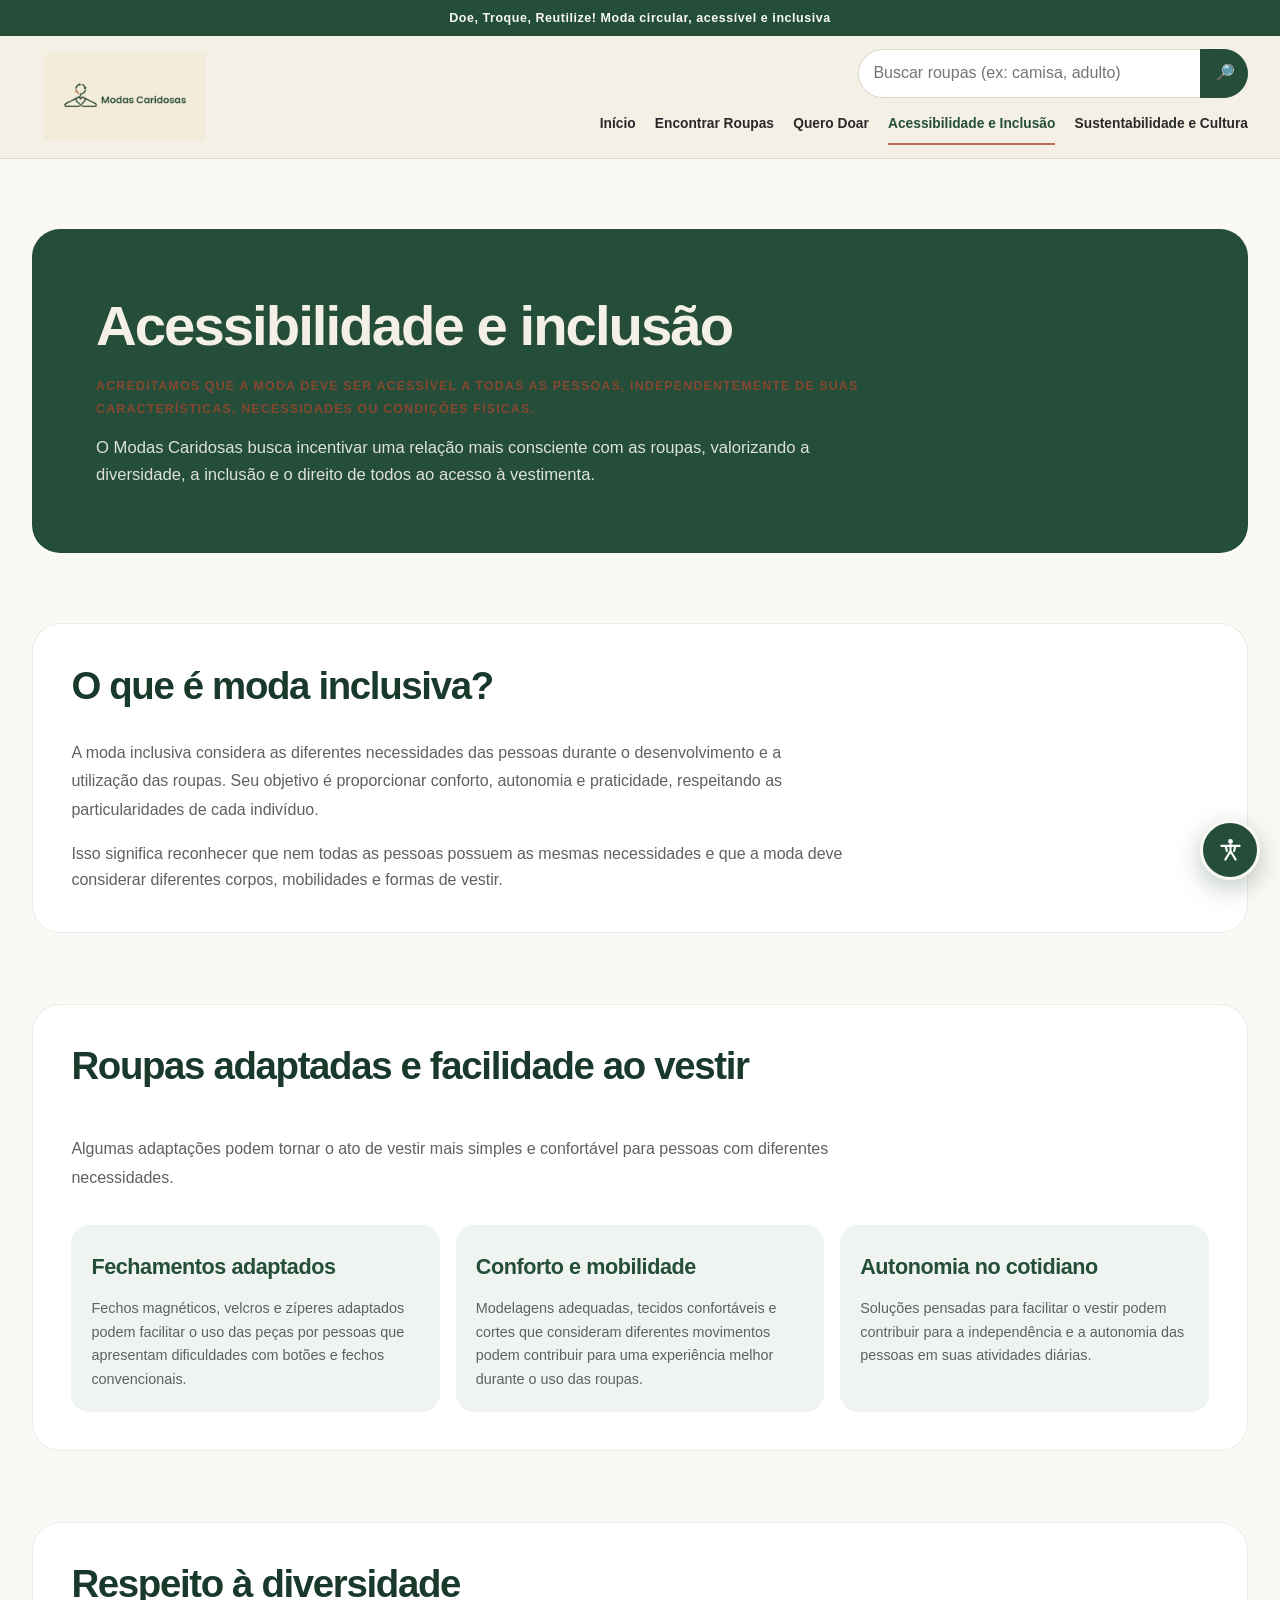
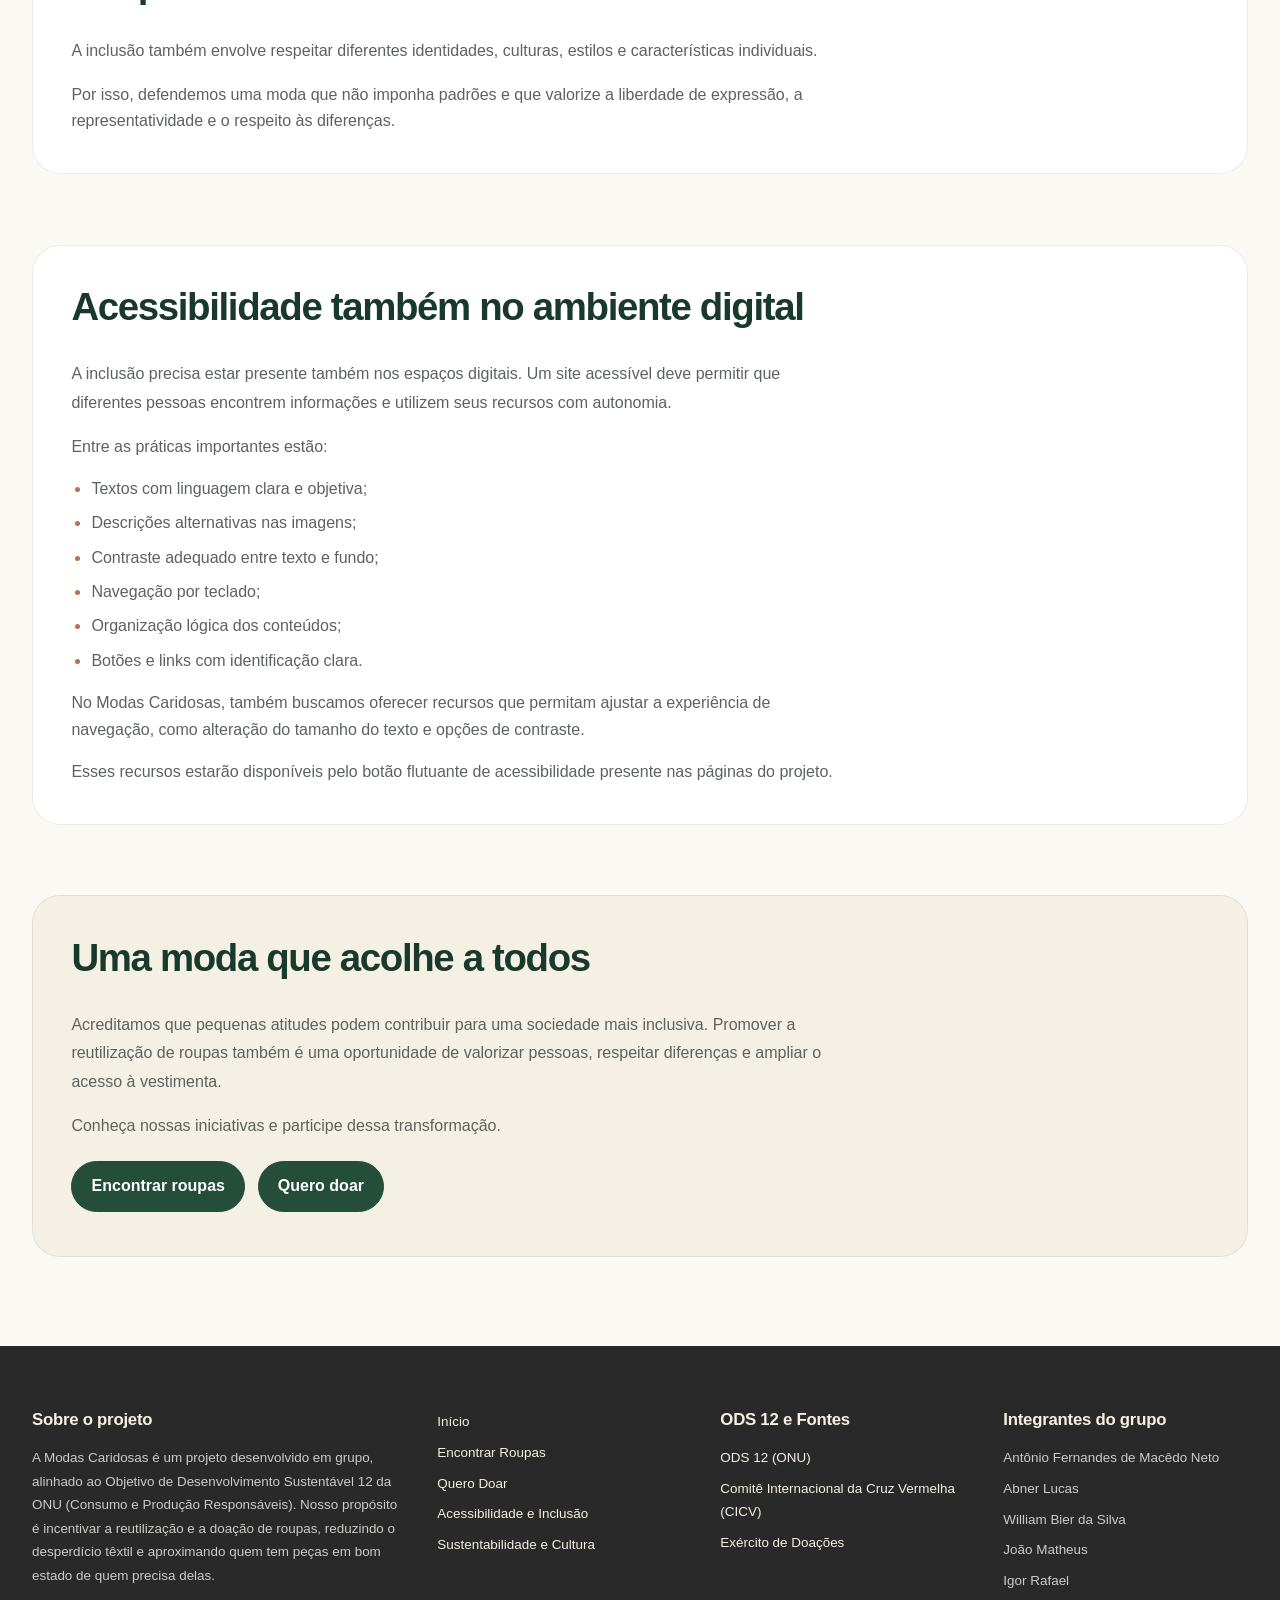
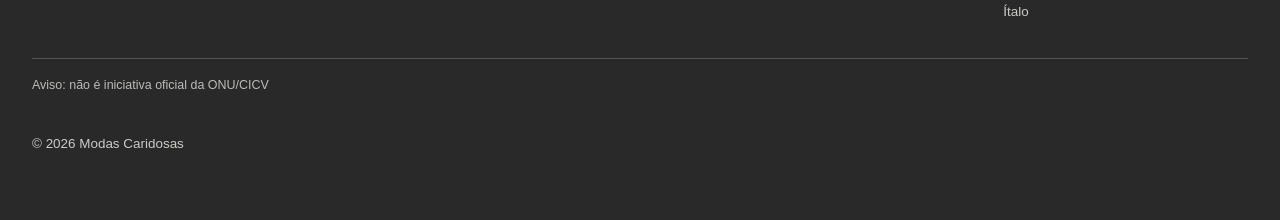
==== commit 1b3d31ca: "Refresh accessible responsive layout Add a floating accessibility panel, improve responsive styles a" ====
--- a/pages/acessibilidade.html
+++ b/pages/acessibilidade.html
@@ -1,18 +1,14 @@
-
 <!DOCTYPE html>
 <html lang="pt-BR">
-
 <head>
     <meta charset="UTF-8">
     <meta name="viewport" content="width=device-width, initial-scale=1.0">
-
     <title>Acessibilidade e Inclusão | Modas Caridosas</title>
-
     <link rel="icon" href="../imagens/logo/modas_caridosas5.ico" type="image/x-icon">
-
     <link rel="stylesheet" href="../css/geral.css">
     <link rel="stylesheet" href="../css/acessibilidade.css">
     <link rel="stylesheet" href="../css/lyt.css">
+    <link rel="stylesheet" href="../css/pages.css">
     <script src="../js/acessibilidade.js" defer></script>
 </head>
 
@@ -24,9 +20,9 @@
         <p>Doe, Troque, Reutilize! Moda circular, acessível e inclusiva</p>
 
         <div>
-            <a href="index.html"><img src="../imagens/logo/modas_caridosas_logo.png" alt="Modas Caridosas" width="350" height="220"></a>
-
-            <form action="pages/encontrar-roupas.html" role="search" method="get">
+            <a href="../index.html"><img src="../imagens/logo/modas_caridosas_logo.png" alt="Modas Caridosas" width="350" height="220"></a>
+
+            <form action="encontrar-roupas.html" role="search" method="get">
                 <label for="pesquisar" class="so-leitor">Buscar Roupas</label>
                 <input type="search" id="pesquisar" placeholder="Buscar roupas (ex: camisa, adulto)" name="q" autocomplete="off">
                 <button type="submit" aria-label="Buscar">&#x1F50E;</button>
@@ -34,40 +30,47 @@
 
             <nav aria-label="Principal">
                 <ul>
-                    <li><a href="index.html">Início</a></li>
-                    <li><a href="pages/encontrar-roupas.html">Encontrar Roupas</a></li>
-                    <li><a href="pages/quero-doar.html">Quero Doar</a></li>
-                    <li><a href="pages/acessibilidade.html" aria-current="page">Acessibilidade e Inclusão</a></li>
-                    <li><a href="pages/sustentabilidade.html">Sustentabilidade e Cultura</a></li>
+                    <li><a href="../index.html">Início</a></li>
+                    <li><a href="encontrar-roupas.html">Encontrar Roupas</a></li>
+                    <li><a href="quero-doar.html">Quero Doar</a></li>
+                    <li><a href="acessibilidade.html" aria-current="page">Acessibilidade e Inclusão</a></li>
+                    <li><a href="sustentabilidade.html">Sustentabilidade e Cultura</a></li>
                 </ul>
             </nav>
         </div>
 
-        <!-- BARRA DE ACESSIBILIDADE -->
-
-        <div class="barra-acessibilidade" aria-label="Recursos de acessibilidade">
-
-        <span>Acessibilidade:</span>
-
-        <button type="button" id="diminuir-fonte"
-            aria-label="Diminuir tamanho do texto">
-            A−
+        <!-- BOTÃO FLUTUANTE E PAINEL DE ACESSIBILIDADE -->
+         
+        <button class="acessibilidade-toggle" id="abrir-acessibilidade" type="button" aria-controls="painel-acessibilidade" aria-expanded="false" aria-label="Abrir opções de acessibilidade">
+            <svg aria-hidden="true" viewBox="0 0 24 24" focusable="false">
+                <circle cx="12" cy="4.5" r="2" fill="currentColor"></circle>
+                <path d="M4.5 8.2h15M12 7.2v5.2m0 0-4.2 7.1M12 12.4l4.2 7.1M8 8.2l1 4.2m7-4.2-1 4.2" fill="none" stroke="currentColor" stroke-width="1.8" stroke-linecap="round" stroke-linejoin="round"></path>
+            </svg>
+            <span>Acessibilidade</span>
         </button>
 
-        <button type="button" id="aumentar-fonte"
-            aria-label="Aumentar tamanho do texto">
-            A+
-        </button>
-
-        <button type="button" id="alto-contraste"
-            aria-pressed="false">
-            Alto contraste
-        </button>
-
-        <button type="button" id="restaurar-acessibilidade">
-            Restaurar
-        </button>
-
+        <!-- PAINEL DE ACESSIBILIDADE -->
+
+        <div id="painel-acessibilidade" class="barra-acessibilidade" role="region" aria-label="Opções de acessibilidade" hidden>
+            <div class="painel-acessibilidade-cabecalho">
+                <h2 id="titulo-painel-acessibilidade">Opções de acessibilidade</h2>
+                <button class="acessibilidade-fechar" id="fechar-acessibilidade" type="button" aria-label="Fechar opções de acessibilidade">×</button>
+            </div>
+
+            <div class="grupo-acessibilidade" role="group" aria-label="Ajuste do tamanho do texto">
+                <span>Tamanho do texto</span>
+                <div class="acoes-acessibilidade">
+                    <button aria-label="Diminuir tamanho do texto" id="diminuir-fonte" type="button">A−</button>
+                    <button aria-label="Aumentar tamanho do texto" id="aumentar-fonte" type="button">A+</button>
+                </div>
+            </div>
+
+            <div class="grupo-acessibilidade" role="group" aria-label="Contraste e configurações">
+                <button aria-pressed="false" id="alto-contraste" type="button">Alto contraste</button>
+                <button id="restaurar-acessibilidade" type="button">Restaurar padrão</button>
+            </div>
+
+            <p class="so-leitor" id="anuncio-acessibilidade" role="status" aria-live="polite" aria-atomic="true"></p>
         </div>
 
     </header>
--- a/css/geral.css
+++ b/css/geral.css
@@ -20,8 +20,8 @@
     --mc-fonte-texto: "Inter", Arial, sans-serif;
 
     /* Ritmo e dimensões */
-    --mc-container: 1200px;
-    --mc-container-largo: 1320px;
+    --mc-container: 1360px;
+    --mc-container-largo: 1480px;
     --mc-gutter: clamp(1rem, 4vw, 2rem);
     --mc-raio-pequeno: 10px;
     --mc-raio-medio: 18px;
@@ -156,7 +156,7 @@
     color: var(--mc-branco);
 }
 
-/* Utilitários já usados no HTML */
+/* Utilitários */
 .so-leitor {
     position: absolute !important;
     width: 1px !important;
@@ -187,7 +187,7 @@
     transform: translateY(0);
 }
 
-/* Cabeçalho compartilhado — as páginas usam a mesma estrutura sem classes */
+/* Cabeçalho compartilhado */
 body > header {
     position: relative;
     z-index: 20;
@@ -206,7 +206,7 @@
     text-align: center;
 }
 
-/* O título isolado existe apenas no cabeçalho da página de doação. */
+/* Título da página de doação */
 body > header > h1 {
     position: absolute;
     width: 1px;
@@ -413,4 +413,84 @@
         animation-iteration-count: 1 !important;
         transition-duration: 0.01ms !important;
     }
-}+}
+
+
+/* Responsividade estrutural do cabeçalho e rodapé. */
+@media (max-width: 1000px) {
+    body > footer {
+        grid-template-columns: repeat(2, minmax(0, 1fr));
+        padding-inline: var(--mc-gutter);
+    }
+}
+
+@media (max-width: 760px) {
+    body > header > div:not(.barra-acessibilidade) {
+        width: min(calc(100% - (var(--mc-gutter) * 2)), var(--mc-container-largo));
+        min-height: 0;
+        grid-template-columns: minmax(0, 1fr);
+        grid-template-rows: auto auto auto;
+        justify-items: center;
+        row-gap: 0.65rem;
+        padding-block: 0.9rem 1rem;
+    }
+
+    body > header > div:not(.barra-acessibilidade) > a:first-child {
+        grid-column: 1;
+        grid-row: 1;
+        justify-self: center;
+        width: auto;
+    }
+
+    body > header > div:not(.barra-acessibilidade) > a:first-child img {
+        width: min(170px, 48vw);
+        max-height: 76px;
+    }
+
+    body > header > div:not(.barra-acessibilidade) > form[role="search"] {
+        grid-column: 1;
+        grid-row: 2;
+        justify-self: center;
+        width: min(100%, 480px);
+    }
+
+    body > header > div:not(.barra-acessibilidade) > nav {
+        grid-column: 1;
+        grid-row: 3;
+        width: 100%;
+    }
+
+    body > header > div:not(.barra-acessibilidade) > nav ul {
+        justify-content: center;
+        gap: 0.15rem 0.8rem;
+    }
+
+    body > header > div:not(.barra-acessibilidade) > nav a {
+        min-height: 36px;
+        font-size: 0.82rem;
+    }
+}
+
+@media (max-width: 640px) {
+    body > footer {
+        grid-template-columns: minmax(0, 1fr);
+        gap: 1.7rem;
+        padding: 2.5rem var(--mc-gutter) 2rem;
+    }
+
+    body > footer > p,
+    body > footer > small {
+        grid-column: 1;
+    }
+
+    body > header > p {
+        font-size: 0.7rem;
+        letter-spacing: 0.015em;
+    }
+
+    body > header > nav:not([aria-label]) {
+        padding-inline: var(--mc-gutter);
+        gap: 0.35rem 0.75rem;
+        font-size: 0.78rem;
+    }
+}
--- a/css/acessibilidade.css
+++ b/css/acessibilidade.css
@@ -1,67 +1,290 @@
-/* abner
-
-
-/* Barra de acessibilidade */
+.acessibilidade-toggle {
+    position: fixed;
+    z-index: 10000;
+    right: max(1.25rem, env(safe-area-inset-right));
+    bottom: max(1.25rem, env(safe-area-inset-bottom));
+    display: inline-grid;
+    place-items: center;
+    width: 60px;
+    min-width: 60px;
+    height: 60px;
+    min-height: 60px;
+    padding: 0;
+    border: 3px solid var(--mc-creme-claro);
+    border-radius: 50%;
+    background: var(--mc-verde);
+    color: var(--mc-branco);
+    box-shadow: 0 8px 26px rgba(25, 57, 43, 0.28);
+    cursor: pointer;
+    transition: background-color var(--mc-transicao), transform var(--mc-transicao), box-shadow var(--mc-transicao);
+}
+
+.acessibilidade-toggle span {
+    position: absolute;
+    width: 1px;
+    height: 1px;
+    padding: 0;
+    margin: -1px;
+    overflow: hidden;
+    clip: rect(0, 0, 0, 0);
+    white-space: nowrap;
+    border: 0;
+}
+
+.acessibilidade-toggle svg {
+    display: block;
+    width: 29px;
+    height: 29px;
+    flex: 0 0 auto;
+}
+
+.acessibilidade-toggle:hover {
+    transform: translateY(-3px);
+    background: var(--mc-verde-escuro);
+    box-shadow: 0 11px 30px rgba(25, 57, 43, 0.34);
+}
+
+.acessibilidade-toggle[aria-expanded="true"] {
+    background: var(--mc-terracota-escuro);
+}
+
+.acessibilidade-toggle:focus-visible,
+.barra-acessibilidade button:focus-visible {
+    outline: 3px solid var(--mc-terracota);
+    outline-offset: 4px;
+}
+
+.barra-acessibilidade[hidden] {
+    display: none !important;
+}
+
 .barra-acessibilidade {
+    position: fixed;
+    z-index: 9999;
+    right: max(1.25rem, env(safe-area-inset-right));
+    bottom: calc(max(1.25rem, env(safe-area-inset-bottom)) + 4.75rem);
+    width: min(350px, calc(100vw - 2rem));
+    max-height: min(72dvh, 440px);
+    overflow-y: auto;
+    padding: 1.15rem;
+    border: 1px solid var(--mc-borda);
+    border-radius: var(--mc-raio-medio);
+    background: var(--mc-branco);
+    color: var(--mc-grafite);
+    box-shadow: 0 16px 44px rgba(31, 48, 38, 0.22);
+}
+
+.painel-acessibilidade-cabecalho {
     display: flex;
-    align-items: left;
-    justify-content: left;
+    align-items: center;
+    justify-content: space-between;
+    gap: 1rem;
+    padding-bottom: 0.8rem;
+    margin-bottom: 0.8rem;
+    border-bottom: 1px solid var(--mc-borda);
+}
+
+.painel-acessibilidade-cabecalho h2 {
+    margin: 0;
+    color: var(--mc-verde-escuro);
+    font-family: var(--mc-fonte-titulo);
+    font-size: 1.05rem;
+    line-height: 1.3;
+}
+
+.barra-acessibilidade .acessibilidade-fechar {
+    display: inline-grid;
+    place-items: center;
+    flex: 0 0 40px;
+    width: 40px;
+    min-height: 40px;
+    padding: 0;
+    border: 1px solid var(--mc-borda);
+    border-radius: 50%;
+    background: var(--mc-creme-claro);
+    color: var(--mc-grafite);
+    font-size: 1.5rem;
+    line-height: 1;
+}
+
+.grupo-acessibilidade {
+    display: flex;
+    align-items: center;
+    justify-content: space-between;
     flex-wrap: wrap;
-    gap: 10px;
-    padding: 10px;
-}
-
-/* Botões */
-.barra-acessibilidade button {
-    padding: 6px 12px;
-    border: 1px solid #244D3A;
-    border-radius: 5px;
-    background-color: transparent;
-    color: #244D3A;
-    cursor: pointer;
-}
-
-/* Efeito ao passar o mouse */
-.barra-acessibilidade button:hover {
-    background-color: #244D3A;
-    color: #FFFFFF;
-}
-
-/* Foco para navegação por teclado */
-.barra-acessibilidade button:focus-visible {
-    outline: 3px solid #B96F52;
-    outline-offset: 3px;
-}
-
-/* Modo de alto contraste */
+    gap: 0.75rem;
+    padding-block: 0.75rem;
+}
+
+.grupo-acessibilidade + .grupo-acessibilidade {
+    border-top: 1px solid var(--mc-borda);
+}
+
+.grupo-acessibilidade > span {
+    color: var(--mc-texto-secundario);
+    font-size: 0.82rem;
+    font-weight: 750;
+}
+
+.acoes-acessibilidade {
+    display: flex;
+    gap: 0.5rem;
+}
+
+.barra-acessibilidade button:not(.acessibilidade-fechar) {
+    min-width: 48px;
+    min-height: 44px;
+    padding: 0.55rem 0.75rem;
+    border: 1px solid rgba(36, 77, 58, 0.26);
+    border-radius: 999px;
+    background: var(--mc-creme-claro);
+    color: var(--mc-verde-escuro);
+    font-size: 0.86rem;
+    font-weight: 750;
+    line-height: 1.2;
+    transition: background-color var(--mc-transicao), color var(--mc-transicao), border-color var(--mc-transicao);
+}
+
+.barra-acessibilidade button:not(.acessibilidade-fechar):hover,
+.barra-acessibilidade button[aria-pressed="true"] {
+    border-color: var(--mc-verde);
+    background: var(--mc-verde);
+    color: var(--mc-branco);
+}
+
+/* Alto contraste: reforça também o botão flutuante e o painel. */
 body.alto-contraste {
-    background-color: #000000;
-    color: #FFFFFF;
-}
-
-body.alto-contraste header,
-body.alto-contraste main,
-body.alto-contraste footer,
-body.alto-contraste section,
-body.alto-contraste article {
-    background-color: #000000;
-    color: #FFFFFF;
-}
-
+    background: #000;
+    color: #fff;
+    --mc-creme: #000;
+    --mc-creme-claro: #000;
+    --mc-grafite: #fff;
+    --mc-texto-secundario: #fff;
+    --mc-borda: #fff;
+    --mc-verde: #ff0;
+    --mc-verde-escuro: #ff0;
+    --mc-verde-claro: #000;
+    --mc-verde-suave: #000;
+    --mc-terracota: #0ff;
+    --mc-terracota-escuro: #0ff;
+    --mc-branco: #000;
+}
+
+body.alto-contraste,
 body.alto-contraste p,
 body.alto-contraste h1,
 body.alto-contraste h2,
 body.alto-contraste h3,
-body.alto-contraste li {
-    color: #FFFFFF;
-}
-
-body.alto-contraste a {
-    color: #FFFF00;
-}
-
-body.alto-contraste button {
-    background-color: #000000;
-    color: #FFFF00;
-    border: 2px solid #FFFFFF;
-}
+body.alto-contraste li,
+body.alto-contraste label,
+body.alto-contraste small,
+body.alto-contraste figcaption {
+    color: #fff;
+}
+
+body.alto-contraste a,
+body.alto-contraste button,
+body.alto-contraste summary {
+    color: #ff0;
+}
+
+body.alto-contraste a,
+body.alto-contraste button,
+body.alto-contraste input,
+body.alto-contraste select,
+body.alto-contraste textarea,
+body.alto-contraste article,
+body.alto-contraste section,
+body.alto-contraste fieldset,
+body.alto-contraste details,
+body.alto-contraste figure,
+body.alto-contraste header,
+body.alto-contraste footer {
+    border-color: #fff !important;
+    box-shadow: none !important;
+}
+
+body.alto-contraste header,
+body.alto-contraste footer,
+body.alto-contraste main,
+body.alto-contraste main > section,
+body.alto-contraste main article,
+body.alto-contraste #hero-texto,
+body.alto-contraste #por-que-doar {
+    background: #000 !important;
+}
+
+body.alto-contraste input,
+body.alto-contraste select,
+body.alto-contraste textarea {
+    background: #000 !important;
+    color: #fff !important;
+}
+
+body.alto-contraste ::placeholder {
+    color: #fff;
+    opacity: 0.85;
+}
+
+body.alto-contraste .acessibilidade-toggle,
+body.alto-contraste .barra-acessibilidade,
+body.alto-contraste .barra-acessibilidade .painel-acessibilidade-cabecalho,
+body.alto-contraste .barra-acessibilidade button {
+    border-color: #ff0 !important;
+    background: #000 !important;
+    color: #ff0 !important;
+}
+
+body.alto-contraste .barra-acessibilidade h2,
+body.alto-contraste .barra-acessibilidade span {
+    color: #fff !important;
+}
+
+body.alto-contraste .pular-link {
+    background: #000 !important;
+    color: #ff0 !important;
+}
+
+body.alto-contraste main button,
+body.alto-contraste main input[type="submit"],
+body.alto-contraste main input[type="reset"] {
+    border-color: #ff0 !important;
+    background: #000 !important;
+    color: #ff0 !important;
+}
+
+body.alto-contraste a:hover,
+body.alto-contraste button:hover {
+    background: #202020 !important;
+    color: #0ff !important;
+}
+
+@media (max-width: 480px) {
+    .acessibilidade-toggle {
+        right: max(0.85rem, env(safe-area-inset-right));
+        bottom: max(0.85rem, env(safe-area-inset-bottom));
+        width: 56px;
+        min-width: 56px;
+        height: 56px;
+        min-height: 56px;
+    }
+
+    .acessibilidade-toggle svg {
+        width: 27px;
+        height: 27px;
+    }
+
+    .barra-acessibilidade {
+        right: max(0.85rem, env(safe-area-inset-right));
+        bottom: calc(max(0.85rem, env(safe-area-inset-bottom)) + 4.35rem);
+        width: min(350px, calc(100vw - 1.7rem));
+        max-height: min(70dvh, 410px);
+    }
+}
+
+@media (prefers-reduced-motion: reduce) {
+    .acessibilidade-toggle,
+    .barra-acessibilidade button {
+        transition: none;
+    }
+}
--- a/css/lyt.css
+++ b/css/lyt.css
@@ -106,7 +106,7 @@
     font-weight: 650;
 }
 
-/* Listas de conteúdo: remove o estilo padrão quando usadas como cards. */
+/* Listas de conteúdo */
 main > section > ul,
 main > section > ol {
     padding-left: 1.35rem;
@@ -133,7 +133,7 @@
     font-size: 0.92rem;
 }
 
-/* Âncoras de seção não ficam escondidas sob o cabeçalho. */
+/* Âncoras de seção  */
 main [id] {
     scroll-margin-top: 7rem;
 }
@@ -152,4 +152,4 @@
     main > section {
         margin-block: 2.5rem;
     }
-}+}
--- a/css/pages.css
+++ b/css/pages.css
@@ -0,0 +1,968 @@
+/* 1. PÁGINA INICIAL */
+
+/* Hero principal */
+main#conteudo:has(#hero-texto) > section:first-child {
+    width: calc(100% + (var(--mc-gutter) * 2));
+    margin-top: clamp(1.2rem, 3vw, 2.3rem);
+    margin-left: calc(var(--mc-gutter) * -1);
+    display: grid;
+    grid-template-columns: minmax(0, 0.92fr) minmax(0, 1.08fr);
+    align-items: stretch;
+    overflow: hidden;
+    border-radius: var(--mc-raio-grande);
+    background: var(--mc-creme);
+}
+
+#hero-texto {
+    align-self: center;
+    padding: clamp(2rem, 5vw, 4.6rem);
+}
+
+#hero-texto > p:first-child,
+main#conteudo > section:first-child > p:first-of-type {
+    margin-bottom: 0.85rem;
+    color: var(--mc-terracota-escuro);
+    font-size: 0.78rem;
+    font-weight: 800;
+    letter-spacing: 0.09em;
+    text-transform: uppercase;
+}
+
+#hero-texto h1 {
+    max-width: 620px;
+    margin-bottom: 1.15rem;
+    color: var(--mc-verde-escuro);
+    font-size: clamp(2.35rem, 4.6vw, 4.2rem);
+    line-height: 1.08;
+}
+
+#hero-texto > p:not(:first-child) {
+    max-width: 520px;
+    margin-bottom: 1.7rem;
+    color: #535A55;
+    font-size: clamp(1rem, 1.3vw, 1.15rem);
+}
+
+#hero-acoes {
+    display: flex;
+    flex-wrap: wrap;
+    gap: 0.8rem;
+}
+
+#hero-acoes a,
+#faixa-final a,
+main#conteudo > section:nth-of-type(5) > a,
+main#conteudo > section:nth-of-type(4) > a {
+    display: inline-flex;
+    min-height: 48px;
+    align-items: center;
+    justify-content: center;
+    padding: 0.78rem 1.35rem;
+    border: 1px solid var(--mc-verde);
+    border-radius: 999px;
+    background: var(--mc-verde);
+    color: var(--mc-branco);
+    font-size: 0.92rem;
+    font-weight: 700;
+    text-decoration: none;
+}
+
+#hero-acoes a:hover,
+#faixa-final a:hover,
+main#conteudo > section:nth-of-type(5) > a:hover,
+main#conteudo > section:nth-of-type(4) > a:hover {
+    transform: translateY(-2px);
+    background: var(--mc-verde-escuro);
+    box-shadow: var(--mc-sombra-suave);
+}
+
+#hero-acoes a + a {
+    background: transparent;
+    color: var(--mc-verde);
+}
+
+#hero-acoes a + a:hover {
+    background: var(--mc-verde-claro);
+}
+
+#hero-image {
+    min-height: 470px;
+    height: 100%;
+}
+
+#hero-image img {
+    width: 100%;
+    height: 100%;
+    min-height: 470px;
+    border-radius: 0;
+    object-fit: cover;
+    object-position: center;
+}
+
+/* Por que reutilizar? */
+main#conteudo:has(#hero-texto) > section:nth-of-type(2) {
+    padding: clamp(1.6rem, 4vw, 3rem);
+    border: 1px solid rgba(36, 77, 58, 0.08);
+    border-radius: var(--mc-raio-grande);
+    background: var(--mc-branco);
+}
+
+main#conteudo:has(#hero-texto) > section:nth-of-type(2) > p {
+    max-width: 900px;
+}
+
+main#conteudo:has(#hero-texto) > section:nth-of-type(2) > a {
+    display: inline-flex;
+    margin: 0.2rem 0 1.5rem;
+    color: var(--mc-terracota-escuro);
+    font-weight: 750;
+}
+
+main#conteudo:has(#hero-texto) > section:nth-of-type(2) > ul {
+    display: grid;
+    grid-template-columns: repeat(3, minmax(0, 1fr));
+    gap: 1rem;
+    padding: 0;
+    margin: 0;
+    list-style: none;
+}
+
+main#conteudo:has(#hero-texto) > section:nth-of-type(2) > ul li {
+    padding: 1.35rem;
+    border-radius: var(--mc-raio-medio);
+    background: var(--mc-verde-suave);
+}
+
+main#conteudo:has(#hero-texto) > section:nth-of-type(2) h3 {
+    color: var(--mc-verde);
+}
+
+main#conteudo:has(#hero-texto) > section:nth-of-type(2) li p {
+    margin-bottom: 0;
+    font-size: 0.9rem;
+}
+
+/* Como funciona? */
+main#conteudo:has(#hero-texto) > section:nth-of-type(3) > h2 {
+    margin-bottom: 1.5rem;
+    text-align: center;
+}
+
+#para-quem-procura,
+#para-quem-doa {
+    padding: clamp(1.5rem, 3vw, 2.2rem);
+    border: 1px solid var(--mc-borda);
+    border-radius: var(--mc-raio-grande);
+    background: var(--mc-branco);
+}
+
+#para-quem-procura h3,
+#para-quem-doa h3 {
+    color: var(--mc-verde);
+    font-size: 0.82rem;
+    letter-spacing: 0.08em;
+}
+
+main#conteudo:has(#hero-texto) > section:nth-of-type(3) {
+    display: grid;
+    grid-template-columns: repeat(2, minmax(0, 1fr));
+    gap: 1rem;
+}
+
+main#conteudo:has(#hero-texto) > section:nth-of-type(3) > h2 {
+    grid-column: 1 / -1;
+}
+
+#para-quem-procura ol,
+#para-quem-doa ol {
+    display: grid;
+    gap: 0.7rem;
+    padding-left: 1.3rem;
+    color: var(--mc-texto-secundario);
+}
+
+#para-quem-procura > a,
+#para-quem-doa > a {
+    display: inline-flex;
+    margin-top: 0.6rem;
+    padding: 0.7rem 1.1rem;
+    border-radius: 999px;
+    background: var(--mc-verde);
+    color: var(--mc-branco);
+    text-decoration: none;
+    font-weight: 700;
+}
+
+/* Peças disponíveis na home */
+main#conteudo:has(#hero-texto) > section:nth-of-type(4) > h2,
+main#conteudo:has(#hero-texto) > section:nth-of-type(6) > h2 {
+    margin-bottom: 1.5rem;
+}
+
+main#conteudo:has(#hero-texto) > section:nth-of-type(4) > ul,
+main#conteudo:has(#hero-texto) > section:nth-of-type(6) > ul {
+    display: grid;
+    gap: 1.1rem;
+    padding: 0;
+    margin: 0 0 1.4rem;
+    list-style: none;
+}
+
+main#conteudo:has(#hero-texto) > section:nth-of-type(4) > ul {
+    grid-template-columns: repeat(4, minmax(0, 1fr));
+}
+
+main#conteudo:has(#hero-texto) > section:nth-of-type(6) > ul {
+    grid-template-columns: repeat(3, minmax(0, 1fr));
+}
+
+main#conteudo:has(#hero-texto) > section:nth-of-type(4) article,
+main#conteudo:has(#hero-texto) > section:nth-of-type(6) article {
+    height: 100%;
+    overflow: hidden;
+    border: 1px solid var(--mc-borda);
+    border-radius: var(--mc-raio-medio);
+    background: var(--mc-branco);
+    box-shadow: var(--mc-sombra-suave);
+}
+
+main#conteudo:has(#hero-texto) > section:nth-of-type(4) article img,
+main#conteudo:has(#hero-texto) > section:nth-of-type(6) article img {
+    width: 100%;
+    object-fit: cover;
+    border-radius: 0;
+}
+
+/* Cards editoriais: imagem horizontal. Os produtos com corte vertical. */
+main#conteudo:has(#hero-texto) > section:nth-of-type(4) article img {
+    aspect-ratio: 4 / 4.7;
+}
+
+main#conteudo:has(#hero-texto) > section:nth-of-type(6) article img {
+    aspect-ratio: 16 / 10;
+}
+
+main#conteudo:has(#hero-texto) > section:nth-of-type(4) article h3,
+main#conteudo:has(#hero-texto) > section:nth-of-type(4) article p,
+main#conteudo:has(#hero-texto) > section:nth-of-type(6) article h3,
+main#conteudo:has(#hero-texto) > section:nth-of-type(6) article p {
+    margin-inline: 1rem;
+}
+
+main#conteudo:has(#hero-texto) > section:nth-of-type(4) article h3,
+main#conteudo:has(#hero-texto) > section:nth-of-type(6) article h3 {
+    margin-top: 1rem;
+    margin-bottom: 0.55rem;
+}
+
+main#conteudo:has(#hero-texto) > section:nth-of-type(4) article h3 a,
+main#conteudo:has(#hero-texto) > section:nth-of-type(6) article h3 a {
+    color: var(--mc-verde-escuro);
+    text-decoration: none;
+}
+
+main#conteudo:has(#hero-texto) > section:nth-of-type(4) article p,
+main#conteudo:has(#hero-texto) > section:nth-of-type(6) article p {
+    margin-bottom: 1.1rem;
+    font-size: 0.88rem;
+}
+
+main#conteudo:has(#hero-texto) > section:nth-of-type(4) > a:last-child,
+main#conteudo:has(#hero-texto) > section:nth-of-type(6) > a:last-child {
+    display: inline-flex;
+    min-height: 46px;
+    align-items: center;
+    padding: 0.7rem 1.2rem;
+    border-radius: 999px;
+    background: var(--mc-verde);
+    color: var(--mc-branco);
+    text-decoration: none;
+}
+
+/* Moda para todas as pessoas */
+main#conteudo:has(#hero-texto) > section:nth-of-type(5) {
+    display: grid;
+    grid-template-columns: minmax(230px, 0.85fr) minmax(0, 1.15fr);
+    align-items: center;
+    gap: 0.5rem 2.5rem;
+    padding: clamp(1.5rem, 4vw, 3rem);
+    border-radius: var(--mc-raio-grande);
+    background: var(--mc-verde-suave);
+}
+
+main#conteudo:has(#hero-texto) > section:nth-of-type(5) h2 {
+    grid-column: 2;
+    margin: 0;
+    color: var(--mc-verde-escuro);
+}
+
+main#conteudo:has(#hero-texto) > section:nth-of-type(5) figure {
+    grid-column: 1;
+    grid-row: 1 / span 4;
+}
+
+main#conteudo:has(#hero-texto) > section:nth-of-type(5) figure img {
+    width: 100%;
+    aspect-ratio: 1 / 1;
+    object-fit: cover;
+}
+
+main#conteudo:has(#hero-texto) > section:nth-of-type(5) p,
+main#conteudo:has(#hero-texto) > section:nth-of-type(5) ul,
+main#conteudo:has(#hero-texto) > section:nth-of-type(5) > a {
+    grid-column: 2;
+}
+
+main#conteudo:has(#hero-texto) > section:nth-of-type(5) ul {
+    display: flex;
+    flex-wrap: wrap;
+    gap: 0.55rem;
+    padding: 0;
+    margin: 0;
+    list-style: none;
+}
+
+main#conteudo:has(#hero-texto) > section:nth-of-type(5) li {
+    padding: 0.45rem 0.75rem;
+    border: 1px solid rgba(36, 77, 58, 0.2);
+    border-radius: 999px;
+    color: var(--mc-verde);
+    font-size: 0.82rem;
+    font-weight: 650;
+}
+
+/* Chamada final */
+#faixa-final {
+    display: flex;
+    align-items: center;
+    justify-content: space-between;
+    gap: 1.5rem;
+    padding: clamp(1.5rem, 4vw, 2.6rem);
+    border-radius: var(--mc-raio-grande);
+    background: var(--mc-verde);
+}
+
+#faixa-final h2 {
+    margin: 0;
+    color: var(--mc-creme);
+}
+
+#faixa-final a {
+    flex: 0 0 auto;
+    border-color: var(--mc-creme);
+    background: var(--mc-creme);
+    color: var(--mc-verde-escuro);
+}
+
+#faixa-final a:hover {
+    background: var(--mc-branco);
+}
+
+/* 2. PÁGINA ENCONTRAR ROUPAS */
+
+main#conteudo:has(#categoria) > section:first-child {
+    padding: clamp(2rem, 5vw, 4rem);
+    border-radius: var(--mc-raio-grande);
+    background: var(--mc-verde);
+    color: var(--mc-creme);
+}
+
+main#conteudo:has(#categoria) > section:first-child > p:first-child {
+    margin-bottom: 0.8rem;
+    color: #E9C2AE;
+    font-size: 0.78rem;
+    font-weight: 800;
+    letter-spacing: 0.1em;
+}
+
+main#conteudo:has(#categoria) > section:first-child h1 {
+    max-width: 760px;
+    color: var(--mc-creme);
+}
+
+main#conteudo:has(#categoria) > section:first-child > p:last-child {
+    max-width: 690px;
+    margin-bottom: 0;
+    color: rgba(251, 249, 244, 0.86);
+    font-size: 1.05rem;
+}
+
+/* Caixa de filtros */
+main#conteudo:has(#categoria) > section:nth-of-type(2) {
+    padding: clamp(1.4rem, 3vw, 2.3rem);
+    border: 1px solid var(--mc-borda);
+    border-radius: var(--mc-raio-grande);
+    background: var(--mc-branco);
+    box-shadow: var(--mc-sombra-suave);
+}
+
+main#conteudo:has(#categoria) > section:nth-of-type(2) h2 {
+    margin-bottom: 1.3rem;
+}
+
+main#conteudo:has(#categoria) > section:nth-of-type(2) form {
+    display: grid;
+    grid-template-columns: repeat(4, minmax(0, 1fr));
+    align-items: end;
+    gap: 1rem;
+}
+
+main#conteudo:has(#categoria) > section:nth-of-type(2) form > div {
+    min-width: 0;
+}
+
+main#conteudo:has(#categoria) > section:nth-of-type(2) form > button {
+    grid-column: span 2;
+}
+
+/* Catálogo de peças */
+main#conteudo:has(#categoria) > section:nth-of-type(3) > h2 {
+    margin-bottom: 0.55rem;
+}
+
+main#conteudo:has(#categoria) > section:nth-of-type(3) > p {
+    margin-bottom: 1.5rem;
+}
+
+main#conteudo:has(#categoria) > section:nth-of-type(3) > ul {
+    display: grid;
+    grid-template-columns: repeat(3, minmax(0, 1fr));
+    gap: 1.2rem;
+    padding: 0;
+    margin: 0;
+    list-style: none;
+}
+
+main#conteudo:has(#categoria) > section:nth-of-type(3) > ul > li {
+    min-width: 0;
+}
+
+main#conteudo:has(#categoria) > section:nth-of-type(3) article {
+    height: 100%;
+    display: flex;
+    flex-direction: column;
+    overflow: hidden;
+    border: 1px solid var(--mc-borda);
+    border-radius: var(--mc-raio-medio);
+    background: var(--mc-branco);
+    box-shadow: var(--mc-sombra-suave);
+    transition: transform var(--mc-transicao), box-shadow var(--mc-transicao);
+}
+
+main#conteudo:has(#categoria) > section:nth-of-type(3) article:hover {
+    transform: translateY(-4px);
+    box-shadow: var(--mc-sombra);
+}
+
+main#conteudo:has(#categoria) > section:nth-of-type(3) article img {
+    width: 100%;
+    aspect-ratio: 4 / 4.5;
+    object-fit: cover;
+    border-radius: 0;
+    background: var(--mc-creme);
+}
+
+main#conteudo:has(#categoria) > section:nth-of-type(3) article h3 {
+    margin: 1.05rem 1rem 0.55rem;
+    color: var(--mc-verde-escuro);
+}
+
+main#conteudo:has(#categoria) > section:nth-of-type(3) article p {
+    margin: 0 1rem 0.4rem;
+    color: var(--mc-texto-secundario);
+    font-size: 0.86rem;
+}
+
+main#conteudo:has(#categoria) > section:nth-of-type(3) article p:last-of-type {
+    margin-bottom: 1rem;
+}
+
+main#conteudo:has(#categoria) > section:nth-of-type(3) article button {
+    width: calc(100% - 2rem);
+    margin: auto 1rem 1rem;
+}
+
+/* Chamada pós-catálogo */
+main#conteudo:has(#categoria) > section:nth-of-type(4) {
+    padding: clamp(1.6rem, 4vw, 2.8rem);
+    border-radius: var(--mc-raio-grande);
+    background: var(--mc-creme);
+}
+
+main#conteudo:has(#categoria) > section:nth-of-type(4) h2 {
+    margin-bottom: 0.55rem;
+}
+
+main#conteudo:has(#categoria) > section:nth-of-type(4) a {
+    display: inline-flex;
+    min-height: 46px;
+    align-items: center;
+    padding: 0.7rem 1.2rem;
+    border-radius: 999px;
+    background: var(--mc-verde);
+    color: var(--mc-branco);
+    text-decoration: none;
+}
+
+/* 3. PÁGINAS INFORMATIVAS: ACESSIBILIDADE E SUSTENTABILIDADE */
+
+main#conteudo > section:first-child:has(> h1) {
+    padding: clamp(2rem, 5vw, 4rem);
+    border-radius: var(--mc-raio-grande);
+    background: var(--mc-verde);
+    color: var(--mc-creme);
+}
+
+main#conteudo > section:first-child:has(> h1) h1 {
+    max-width: 800px;
+    margin-bottom: 1rem;
+    color: var(--mc-creme);
+}
+
+main#conteudo > section:first-child:has(> h1) p {
+    max-width: 780px;
+    color: rgba(251, 249, 244, 0.86);
+    font-size: 1.04rem;
+}
+
+/* Sustentabilidade: introdução com imagem grande. */
+main#conteudo > section:first-child:has(> img) {
+    display: grid;
+    grid-template-columns: minmax(0, 0.85fr) minmax(0, 1.15fr);
+    align-items: center;
+    gap: 1rem 2.5rem;
+}
+
+main#conteudo > section:first-child:has(> img) h1,
+main#conteudo > section:first-child:has(> img) p {
+    grid-column: 1;
+}
+
+main#conteudo > section:first-child:has(> img) h1 {
+    color: var(--mc-verde-escuro);
+}
+
+main#conteudo > section:first-child:has(> img) p {
+    margin-bottom: 0;
+}
+
+main#conteudo > section:first-child:has(> img) img {
+    grid-column: 2;
+    grid-row: 1 / span 3;
+    width: 100%;
+    aspect-ratio: 5 / 4;
+    object-fit: cover;
+}
+
+/* Seções editoriais com leitura confortável. */
+main#conteudo > section:not(:first-child) {
+    padding: clamp(1.4rem, 3vw, 2.5rem);
+    border: 1px solid rgba(36, 77, 58, 0.1);
+    border-radius: var(--mc-raio-grande);
+    background: var(--mc-branco);
+}
+
+main#conteudo > section:not(:first-child) > h2 {
+    color: var(--mc-verde-escuro);
+}
+
+main#conteudo > section:has(> img):not(:first-child) {
+    display: grid;
+    grid-template-columns: minmax(0, 1fr) minmax(260px, 0.9fr);
+    align-items: center;
+    gap: 1rem 2.2rem;
+}
+
+main#conteudo > section:has(> img):not(:first-child) h2,
+main#conteudo > section:has(> img):not(:first-child) p,
+main#conteudo > section:has(> img):not(:first-child) article {
+    grid-column: 1;
+}
+
+main#conteudo > section:has(> img):not(:first-child) > img {
+    grid-column: 2;
+    grid-row: 1 / span 5;
+    width: 100%;
+    aspect-ratio: 5 / 4;
+    object-fit: cover;
+}
+
+/* Cards de métodos de reutilização e de adaptação inclusiva. */
+main#conteudo > section:has(> article) {
+    display: grid;
+    grid-template-columns: repeat(3, minmax(0, 1fr));
+    gap: 1rem;
+}
+
+main#conteudo > section:has(> article) > h2,
+main#conteudo > section:has(> article) > p {
+    grid-column: 1 / -1;
+}
+
+main#conteudo > section:has(> article) > article {
+    padding: 1.25rem;
+    border-radius: var(--mc-raio-medio);
+    background: var(--mc-verde-suave);
+}
+
+main#conteudo > section:has(> article) > article h3 {
+    color: var(--mc-verde);
+}
+
+main#conteudo > section:has(> article) > article p {
+    margin-bottom: 0;
+    font-size: 0.9rem;
+}
+
+/* Listas informativas com marcadores elegantes. */
+main#conteudo > section > ul:not(:has(article)) {
+    padding-left: 1.25rem;
+}
+
+main#conteudo > section > ul:not(:has(article)) li {
+    margin-bottom: 0.5rem;
+    color: var(--mc-texto-secundario);
+}
+
+main#conteudo > section > ul:not(:has(article)) li::marker {
+    color: var(--mc-terracota);
+}
+
+/* CTAs nas páginas informativas */
+main#conteudo > section:last-child a,
+main#conteudo > section:has(> a + a) > a {
+    display: inline-flex;
+    min-height: 46px;
+    align-items: center;
+    margin: 0.35rem 0.5rem 0.35rem 0;
+    padding: 0.7rem 1.2rem;
+    border: 1px solid var(--mc-verde);
+    border-radius: 999px;
+    background: var(--mc-verde);
+    color: var(--mc-branco);
+    text-decoration: none;
+    font-weight: 700;
+}
+
+main#conteudo > section:last-child a:hover,
+main#conteudo > section:has(> a + a) > a:hover {
+    background: var(--mc-verde-escuro);
+}
+
+main#conteudo > section:last-child {
+    background: var(--mc-creme);
+}
+
+@media (max-width: 1000px) {
+    main#conteudo:has(#hero-texto) > section:nth-of-type(4) > ul,
+    main#conteudo:has(#hero-texto) > section:nth-of-type(6) > ul {
+        grid-template-columns: repeat(2, minmax(0, 1fr));
+    }
+
+    main#conteudo:has(#categoria) > section:nth-of-type(3) > ul {
+        grid-template-columns: repeat(2, minmax(0, 1fr));
+    }
+
+    main#conteudo:has(#categoria) > section:nth-of-type(2) form {
+        grid-template-columns: repeat(2, minmax(0, 1fr));
+    }
+}
+
+@media (max-width: 760px) {
+    main#conteudo:has(#hero-texto) > section:first-child {
+        grid-template-columns: 1fr;
+    }
+
+    #hero-texto {
+        padding: 2rem 1.5rem;
+    }
+
+    #hero-image,
+    #hero-image img {
+        min-height: 300px;
+        max-height: 390px;
+    }
+
+    main#conteudo:has(#hero-texto) > section:nth-of-type(2) > ul {
+        grid-template-columns: 1fr;
+    }
+
+    main#conteudo:has(#hero-texto) > section:nth-of-type(5) {
+        grid-template-columns: 1fr;
+    }
+
+    main#conteudo:has(#hero-texto) > section:nth-of-type(5) h2,
+    main#conteudo:has(#hero-texto) > section:nth-of-type(5) figure,
+    main#conteudo:has(#hero-texto) > section:nth-of-type(5) p,
+    main#conteudo:has(#hero-texto) > section:nth-of-type(5) ul,
+    main#conteudo:has(#hero-texto) > section:nth-of-type(5) > a {
+        grid-column: 1;
+        grid-row: auto;
+    }
+
+    main#conteudo > section:first-child:has(> img),
+    main#conteudo > section:has(> img):not(:first-child) {
+        grid-template-columns: 1fr;
+    }
+
+    main#conteudo > section:first-child:has(> img) img,
+    main#conteudo > section:has(> img):not(:first-child) > img {
+        grid-column: 1;
+        grid-row: auto;
+        aspect-ratio: 16 / 10;
+    }
+}
+
+@media (max-width: 560px) {
+    main#conteudo:has(#hero-texto) > section:nth-of-type(3) {
+        grid-template-columns: 1fr;
+    }
+
+    main#conteudo:has(#hero-texto) > section:nth-of-type(3) > h2 {
+        grid-column: 1;
+    }
+
+    main#conteudo:has(#hero-texto) > section:nth-of-type(4) > ul,
+    main#conteudo:has(#hero-texto) > section:nth-of-type(6) > ul,
+    main#conteudo:has(#categoria) > section:nth-of-type(3) > ul {
+        grid-template-columns: 1fr;
+    }
+
+    main#conteudo:has(#categoria) > section:nth-of-type(2) form {
+        grid-template-columns: 1fr;
+    }
+
+    main#conteudo:has(#categoria) > section:nth-of-type(2) form > button {
+        grid-column: auto;
+    }
+
+    main#conteudo > section:has(> article) {
+        grid-template-columns: 1fr;
+    }
+
+    main#conteudo > section:has(> article) > h2,
+    main#conteudo > section:has(> article) > p {
+        grid-column: 1;
+    }
+
+    #faixa-final {
+        align-items: flex-start;
+        flex-direction: column;
+    }
+}
+
+main#conteudo > section:first-child:has(> h1):has(> img) {
+    background: var(--mc-creme);
+}
+
+main#conteudo > section:first-child:has(> h1):has(> img) h1 {
+    color: var(--mc-verde-escuro);
+}
+
+main#conteudo > section:first-child:has(> h1):has(> img) p {
+    color: var(--mc-texto-secundario);
+}
+
+main#conteudo > section:nth-of-type(3):has(> article):has(> img) > img {
+    grid-column: 1 / -1;
+    grid-row: auto;
+    width: 100%;
+    max-height: 420px;
+    aspect-ratio: 16 / 8;
+    object-fit: cover;
+}
+
+
+main#conteudo:has(#hero-texto) > section:nth-of-type(6) > ul {
+    align-items: stretch;
+    grid-auto-rows: 1fr;
+}
+
+main#conteudo:has(#hero-texto) > section:nth-of-type(6) > ul > li {
+    display: flex;
+    min-width: 0;
+}
+
+main#conteudo:has(#hero-texto) > section:nth-of-type(6) article {
+    display: flex;
+    flex: 1 1 auto;
+    flex-direction: column;
+    align-items: stretch;
+    min-width: 0;
+    min-height: 100%;
+    padding-bottom: 1.1rem;
+}
+
+main#conteudo:has(#hero-texto) > section:nth-of-type(6) article > h3,
+main#conteudo:has(#hero-texto) > section:nth-of-type(6) article > p {
+    margin-inline: 1.1rem;
+}
+
+main#conteudo:has(#hero-texto) > section:nth-of-type(6) article > h3 {
+    margin-top: 1rem;
+    margin-bottom: 0.55rem;
+}
+
+main#conteudo:has(#hero-texto) > section:nth-of-type(6) article > p {
+    margin-bottom: 0.9rem;
+}
+
+main#conteudo:has(#hero-texto) > section:nth-of-type(6) article > a:last-child {
+    display: inline-flex;
+    align-self: flex-start;
+    align-items: center;
+    min-height: 38px;
+    margin: auto 1.1rem 0;
+    padding: 0.4rem 0.15rem;
+    border-radius: 6px;
+    color: var(--mc-verde-escuro);
+    font-weight: 750;
+    line-height: 1.25;
+    text-decoration: none;
+}
+
+main#conteudo:has(#hero-texto) > section:nth-of-type(6) article > a:last-child:hover {
+    color: var(--mc-terracota-escuro);
+    text-decoration: underline;
+    text-underline-offset: 0.2em;
+}
+
+main#conteudo > section:has(> h2#faixa-final) {
+    display: flex;
+    align-items: center;
+    justify-content: space-between;
+    gap: 1.5rem;
+    padding: clamp(1.6rem, 4vw, 3rem);
+    border: 0;
+    border-radius: var(--mc-raio-grande);
+    background: var(--mc-verde);
+}
+
+main#conteudo > section:has(> h2#faixa-final) > #faixa-final {
+    display: block;
+    flex: 1 1 auto;
+    max-width: 100%;
+    margin: 0;
+    padding: 0;
+    border-radius: 0;
+    background: transparent;
+    color: var(--mc-creme);
+    font-size: clamp(1.55rem, 2.8vw, 2.35rem);
+}
+
+main#conteudo > section:has(> h2#faixa-final) > a {
+    display: inline-flex;
+    flex: 0 0 auto;
+    min-height: 48px;
+    align-items: center;
+    justify-content: center;
+    padding: 0.75rem 1.3rem;
+    border: 1px solid var(--mc-creme);
+    border-radius: 999px;
+    background: var(--mc-creme);
+    color: var(--mc-verde-escuro);
+    font-weight: 750;
+    text-decoration: none;
+}
+
+main#conteudo > section:has(> h2#faixa-final) > a:hover {
+    transform: translateY(-2px);
+    background: var(--mc-branco);
+}
+
+main#conteudo > section:has(> #segunda-vida) {
+    display: grid;
+    grid-template-columns: repeat(3, minmax(0, 1fr));
+    align-items: stretch;
+    gap: 1.15rem;
+}
+
+main#conteudo > section:has(> #segunda-vida) > #segunda-vida,
+main#conteudo > section:has(> #segunda-vida) > p {
+    grid-column: 1 / -1;
+}
+
+main#conteudo > section:has(> #segunda-vida) > article {
+    grid-column: auto;
+    display: flex;
+    flex-direction: column;
+    min-width: 0;
+    min-height: 100%;
+    padding: 0;
+    overflow: hidden;
+    border: 1px solid var(--mc-borda);
+    border-radius: var(--mc-raio-medio);
+    background: var(--mc-branco);
+    box-shadow: var(--mc-sombra-suave);
+}
+
+main#conteudo > section:has(> #segunda-vida) > article > img {
+    width: 100%;
+    aspect-ratio: 16 / 10;
+    object-fit: cover;
+    border-radius: 0;
+}
+
+main#conteudo > section:has(> #segunda-vida) > article h3 {
+    margin: 1.1rem 1.2rem 0.65rem;
+    color: var(--mc-verde-escuro);
+}
+
+main#conteudo > section:has(> #segunda-vida) > article p {
+    max-width: none;
+    flex: 1 1 auto;
+    margin: 0 1.2rem 1.2rem;
+    line-height: 1.7;
+}
+
+main#conteudo {
+    width: min(calc(100% - (var(--mc-gutter) * 2)), var(--mc-container));
+}
+
+@media (max-width: 1050px) {
+    main#conteudo > section:has(> #segunda-vida) {
+        grid-template-columns: repeat(2, minmax(0, 1fr));
+    }
+}
+
+@media (max-width: 760px) {
+    main#conteudo > section:has(> #segunda-vida) {
+        grid-template-columns: 1fr;
+    }
+
+    main#conteudo > section:has(> #segunda-vida) > #segunda-vida,
+    main#conteudo > section:has(> #segunda-vida) > p,
+    main#conteudo > section:has(> #segunda-vida) > article,
+    main#conteudo > section:has(> #segunda-vida) > img {
+        grid-column: 1;
+    }
+
+    main#conteudo > section:has(> #segunda-vida) > img {
+        aspect-ratio: 16 / 9;
+        max-height: 320px;
+    }
+}
+
+@media (max-width: 600px) {
+    main#conteudo > section:has(> h2#faixa-final) {
+        align-items: stretch;
+        flex-direction: column;
+    }
+
+    main#conteudo > section:has(> h2#faixa-final) > a {
+        align-self: flex-start;
+    }
+}
+
+
+@media (max-width: 900px) {
+    main#conteudo > section:has(> article):not(:has(> #segunda-vida)) {
+        grid-template-columns: repeat(2, minmax(0, 1fr));
+    }
+}
+
+@media (max-width: 600px) {
+    main#conteudo > section:has(> article):not(:has(> #segunda-vida)) {
+        grid-template-columns: 1fr;
+    }
+}
